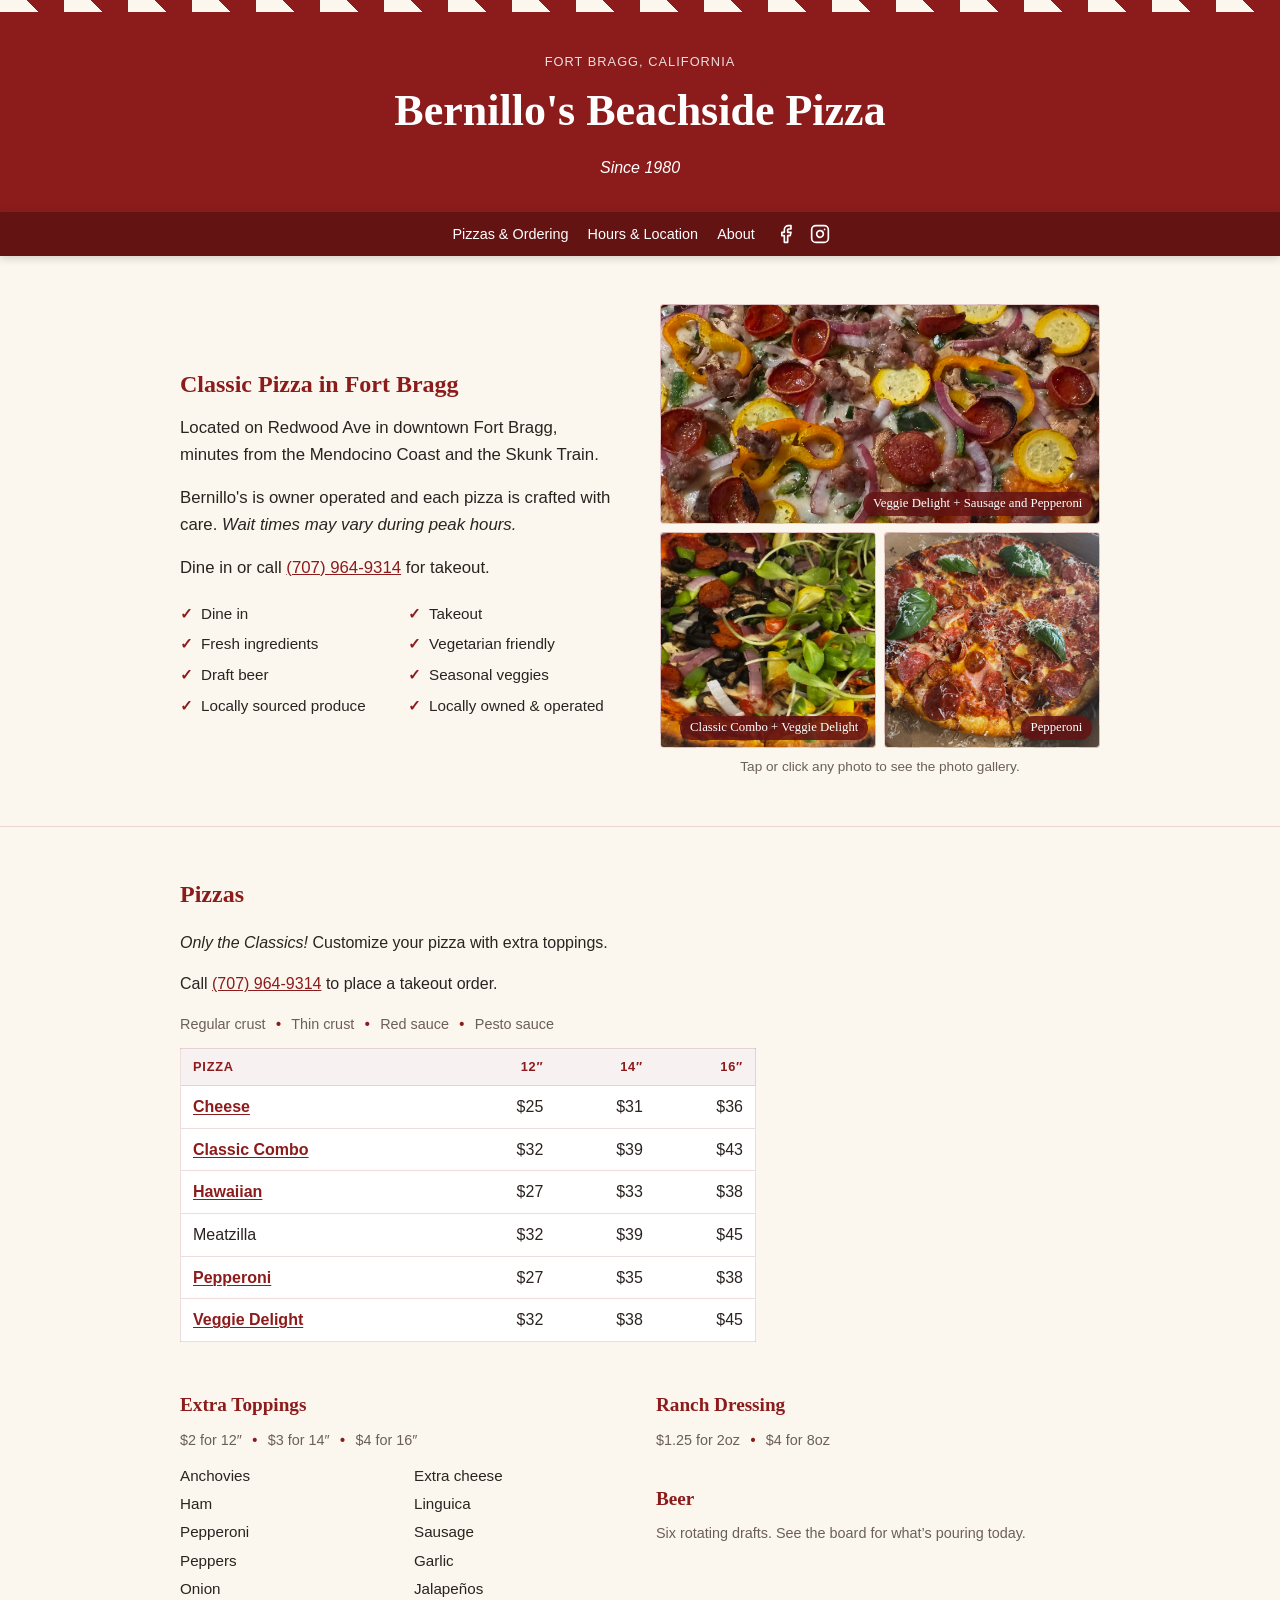
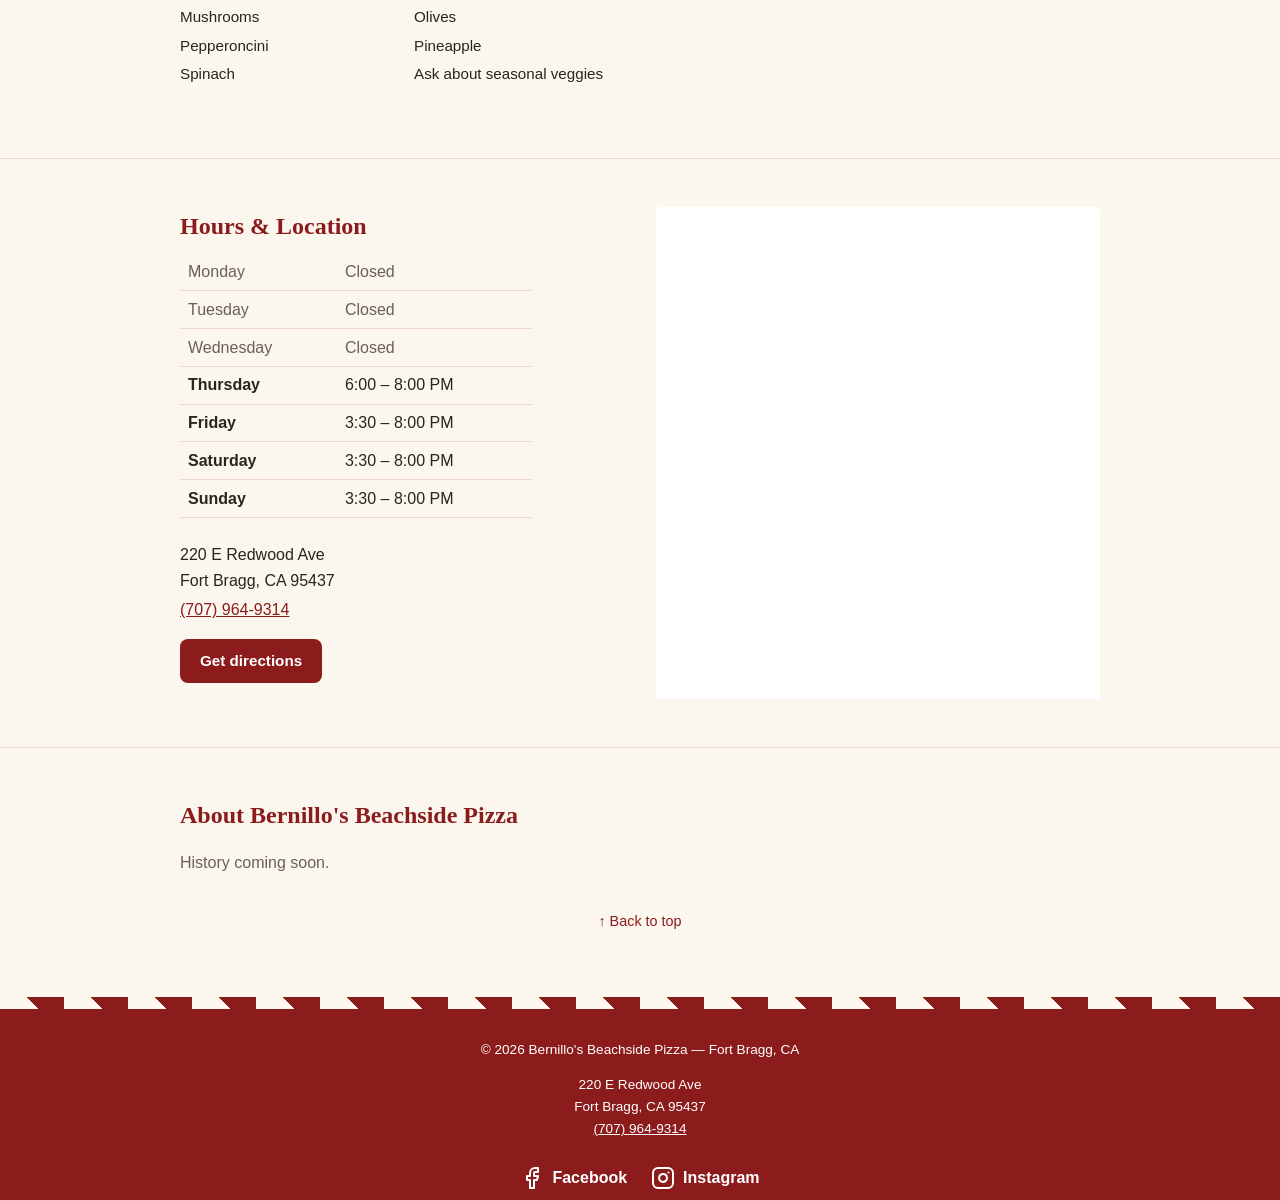
==== index.html @ c85d130f "Hero text content updates" ====
<!doctype html>
<html lang="en">
  <head>
    <meta charset="UTF-8" />
    <meta name="viewport" content="width=device-width, initial-scale=1" />
    <title>Bernillo's Beachside Pizza | Fort Bragg, CA | Pizza Near Me</title>
    <meta
      name="description"
      content="Bernillo's Beachside Pizza is a classic pizza parlor in downtown Fort Bragg, CA, serving just the classics."
    />
    <meta name="theme-color" content="#8c1c1c" />

    <!-- Open Graph -->
    <meta
      property="og:title"
      content="Bernillo's Beachside Pizza | Fort Bragg, CA"
    />
    <meta
      property="og:description"
      content="Pizza parlor in downtown Fort Bragg, CA. Serving just the classics."
    />
    <meta property="og:type" content="website" />
    <meta property="og:locale" content="en_US" />

    <link rel="stylesheet" href="styles.css" />
    <!-- Pizza emoji favicon: inline SVG for modern browsers, PNG fallbacks for the rest -->
    <link
      rel="icon"
      type="image/svg+xml"
      href="data:image/svg+xml,%3Csvg xmlns=%27http://www.w3.org/2000/svg%27 viewBox=%270 0 100 100%27%3E%3Ctext y=%27.9em%27 font-size=%2790%27%3E%F0%9F%8D%95%3C/text%3E%3C/svg%3E"
    />
    <link rel="icon" type="image/png" sizes="64x64" href="images/favicon.png" />
    <link
      rel="apple-touch-icon"
      sizes="180x180"
      href="images/apple-touch-icon.png"
    />

    <script type="application/ld+json">
      {
        "@context": "https://schema.org",
        "@type": "Restaurant",
        "name": "Bernillo's Beachside Pizza",
        "servesCuisine": "Pizza",
        "address": {
          "@type": "PostalAddress",
          "streetAddress": "220 E Redwood Ave",
          "addressLocality": "Fort Bragg",
          "addressRegion": "CA",
          "postalCode": "95437",
          "addressCountry": "US"
        },
        "telephone": "+1-707-964-9314",
        "openingHoursSpecification": [
          {
            "@type": "OpeningHoursSpecification",
            "dayOfWeek": "Thursday",
            "opens": "18:00",
            "closes": "20:00"
          },
          {
            "@type": "OpeningHoursSpecification",
            "dayOfWeek": "Friday",
            "opens": "15:30",
            "closes": "20:00"
          },
          {
            "@type": "OpeningHoursSpecification",
            "dayOfWeek": "Saturday",
            "opens": "15:30",
            "closes": "20:00"
          },
          {
            "@type": "OpeningHoursSpecification",
            "dayOfWeek": "Sunday",
            "opens": "15:30",
            "closes": "20:00"
          }
        ]
      }
    </script>
  </head>

  <body id="top">
    <a class="skip-link" href="#main">Skip to main content</a>

    <header class="site-header">
      <div class="checkered-band" aria-hidden="true"></div>
      <div class="wrap">
        <p class="eyebrow">Fort Bragg, California</p>
        <h1>Bernillo's Beachside Pizza</h1>
        <p class="tagline">Since 1980</p>
      </div>
    </header>

    <nav class="site-nav" aria-label="Primary">
      <ul class="nav-links">
        <li><a href="#menu">Pizzas &amp; Ordering</a></li>
        <li><a href="#hours-location">Hours &amp; Location</a></li>
        <li><a href="#about">About</a></li>
      </ul>
      <!-- TODO: replace with Bernillo's actual Facebook and Instagram page URLs -->
      <ul class="nav-social">
        <li>
          <a
            href="https://www.facebook.com/BernillosOceansidePizza"
            aria-label="Bernillo's Beachside Pizza on Facebook"
          >
            <svg viewBox="0 0 24 24" aria-hidden="true" focusable="false">
              <path
                d="M18 2h-3a5 5 0 0 0-5 5v3H7v4h3v8h4v-8h3l1-4h-4V7a1 1 0 0 1 1-1h3z"
              />
            </svg>
          </a>
        </li>
        <li>
          <a
            href="https://www.instagram.com/bernillosoceansidepizza/"
            aria-label="Bernillo's Beachside Pizza on Instagram"
          >
            <svg viewBox="0 0 24 24" aria-hidden="true" focusable="false">
              <rect x="2" y="2" width="20" height="20" rx="5" ry="5" />
              <path d="M16 11.37A4 4 0 1 1 12.63 8 4 4 0 0 1 16 11.37z" />
              <line x1="17.5" y1="6.5" x2="17.51" y2="6.5" />
            </svg>
          </a>
        </li>
      </ul>
    </nav>

    <main id="main" tabindex="-1">
      <section class="hero" aria-labelledby="hero-heading">
        <div class="wrap">
          <div class="hero-layout">
            <div class="hero-copy">
              <h2 id="hero-heading">Classic Pizza in Fort Bragg</h2>
              <p class="hero-intro">
                Located on Redwood Ave in downtown Fort Bragg, minutes from the
                Mendocino Coast and the Skunk Train.
              </p>
              <p class="hero-intro">
                Bernillo's is owner operated and each pizza is crafted with
                care. <em>Wait times may vary during peak hours.</em>
              </p>
              <p class="hero-intro">
                Dine in or call
                <a href="tel:+17079649314">(707) 964-9314</a> for takeout.
              </p>
              <ul class="hero-perks">
                <li>Dine in</li>
                <li>Takeout</li>
                <li>Fresh ingredients</li>
                <li>Vegetarian friendly</li>
                <li>Draft beer</li>
                <li>Seasonal veggies</li>
                <li>Locally sourced produce</li>
                <li>Locally owned &amp; operated</li>
              </ul>
            </div>

            <div class="hero-photos">
              <div class="photo-grid">
                <figure class="photo-tile">
                  <a
                    class="photo-link"
                    href="#photo-1"
                    aria-label="View larger photo of Veggie Delight + Sausage and Pepperoni"
                  >
                    <img
                      class="photo"
                      src="images/veggie-add-meat.jpg"
                      width="1600"
                      height="1504"
                      alt="A whole pizza topped with pepperoni, sausage, peppers, onion, and squash"
                    />
                  </a>
                  <figcaption class="photo-badge">
                    <span>Veggie Delight + Sausage and Pepperoni</span>
                  </figcaption>
                </figure>
                <figure class="photo-tile">
                  <a
                    class="photo-link"
                    href="#photo-2"
                    aria-label="View larger photo of Classic Combo + Veggie Delight"
                  >
                    <img
                      class="photo"
                      src="images/combo-veggie.jpg"
                      width="1105"
                      height="1200"
                      alt="Close-up of a pizza with olives, peppers, onion, and fresh greens"
                    />
                  </a>
                  <figcaption class="photo-badge">
                    <span>Classic Combo + Veggie Delight</span>
                  </figcaption>
                </figure>
                <figure class="photo-tile">
                  <a
                    class="photo-link"
                    href="#photo-3"
                    aria-label="View larger photo of Pepperoni"
                  >
                    <img
                      class="photo"
                      src="images/pepperoni-2.jpg"
                      width="1549"
                      height="1600"
                      alt="A whole pepperoni pizza with fresh basil leaves and a heavy dusting of parmesan"
                    />
                  </a>
                  <figcaption class="photo-badge">
                    <span>Pepperoni</span>
                  </figcaption>
                </figure>
              </div>
              <p class="photo-hint">
                Tap or click any photo to see the photo gallery.
              </p>
            </div>
          </div>

          <!-- CSS-only lightbox: one overlay, shown via :has(:target) when a photo link
              is followed. Slides snap-scroll horizontally, so swiping moves between
              photos; the arrows are fragment links for mouse and keyboard users. -->
          <div class="lightbox" role="dialog" aria-label="Enlarged photos">
            <div class="lightbox-strip">
              <figure
                class="lightbox-slide"
                id="photo-1"
                aria-labelledby="photo-1-caption"
              >
                <a
                  class="lightbox-backdrop"
                  href="#!"
                  aria-label="Close enlarged photos"
                ></a>
                <img
                  src="images/veggie-add-meat.jpg"
                  width="1600"
                  height="1504"
                  alt="A whole pizza topped with pepperoni, sausage, peppers, onion, and squash"
                  loading="lazy"
                />
                <figcaption id="photo-1-caption">
                  Veggie Delight + Sausage and Pepperoni
                </figcaption>
                <a
                  class="lightbox-arrow lightbox-next"
                  href="#photo-2"
                  aria-label="Next photo: Classic Combo + Veggie Delight"
                  ><svg
                    viewBox="0 0 24 24"
                    aria-hidden="true"
                    focusable="false"
                  >
                    <path d="M9 5l7 7-7 7" /></svg
                ></a>
              </figure>
              <figure
                class="lightbox-slide"
                id="photo-2"
                aria-labelledby="photo-2-caption"
              >
                <a
                  class="lightbox-backdrop"
                  href="#!"
                  aria-label="Close enlarged photos"
                ></a>
                <img
                  src="images/combo-veggie.jpg"
                  width="1105"
                  height="1200"
                  alt="Close-up of a pizza with olives, peppers, onion, and fresh greens"
                  loading="lazy"
                />
                <figcaption id="photo-2-caption">
                  Classic Combo + Veggie Delight
                </figcaption>
                <a
                  class="lightbox-arrow lightbox-prev"
                  href="#photo-1"
                  aria-label="Previous photo: Veggie Delight + Sausage and Pepperoni"
                  ><svg
                    viewBox="0 0 24 24"
                    aria-hidden="true"
                    focusable="false"
                  >
                    <path d="M15 5l-7 7 7 7" /></svg
                ></a>
                <a
                  class="lightbox-arrow lightbox-next"
                  href="#photo-3"
                  aria-label="Next photo: Pepperoni"
                  ><svg
                    viewBox="0 0 24 24"
                    aria-hidden="true"
                    focusable="false"
                  >
                    <path d="M9 5l7 7-7 7" /></svg
                ></a>
              </figure>
              <figure
                class="lightbox-slide"
                id="photo-3"
                aria-labelledby="photo-3-caption"
              >
                <a
                  class="lightbox-backdrop"
                  href="#!"
                  aria-label="Close enlarged photos"
                ></a>
                <img
                  src="images/pepperoni-2.jpg"
                  width="1549"
                  height="1600"
                  alt="A whole pepperoni pizza with fresh basil leaves and a heavy dusting of parmesan"
                  loading="lazy"
                />
                <figcaption id="photo-3-caption">Pepperoni</figcaption>
                <a
                  class="lightbox-arrow lightbox-prev"
                  href="#photo-2"
                  aria-label="Previous photo: Classic Combo + Veggie Delight"
                  ><svg
                    viewBox="0 0 24 24"
                    aria-hidden="true"
                    focusable="false"
                  >
                    <path d="M15 5l-7 7 7 7" /></svg
                ></a>
                <a
                  class="lightbox-arrow lightbox-next"
                  href="#photo-4"
                  aria-label="Next photo: Cheese"
                  ><svg
                    viewBox="0 0 24 24"
                    aria-hidden="true"
                    focusable="false"
                  >
                    <path d="M9 5l7 7-7 7" /></svg
                ></a>
              </figure>
              <!-- Lightbox-only photos: not shown in the hero grid, reachable by
                  swiping or using the arrows once the lightbox is open -->
              <figure
                class="lightbox-slide"
                id="photo-4"
                aria-labelledby="photo-4-caption"
              >
                <a
                  class="lightbox-backdrop"
                  href="#!"
                  aria-label="Close enlarged photos"
                ></a>
                <img
                  src="images/cheese-1.jpg"
                  width="1454"
                  height="1600"
                  alt="A cheese pizza topped with fresh basil leaves and grated parmesan"
                  loading="lazy"
                />
                <figcaption id="photo-4-caption">Cheese</figcaption>
                <a
                  class="lightbox-arrow lightbox-prev"
                  href="#photo-3"
                  aria-label="Previous photo: Pepperoni"
                  ><svg
                    viewBox="0 0 24 24"
                    aria-hidden="true"
                    focusable="false"
                  >
                    <path d="M15 5l-7 7 7 7" /></svg
                ></a>
                <a
                  class="lightbox-arrow lightbox-next"
                  href="#photo-5"
                  aria-label="Next photo: Cheese"
                  ><svg
                    viewBox="0 0 24 24"
                    aria-hidden="true"
                    focusable="false"
                  >
                    <path d="M9 5l7 7-7 7" /></svg
                ></a>
              </figure>
              <figure
                class="lightbox-slide"
                id="photo-5"
                aria-labelledby="photo-5-caption"
              >
                <a
                  class="lightbox-backdrop"
                  href="#!"
                  aria-label="Close enlarged photos"
                ></a>
                <img
                  src="images/cheese-2.jpg"
                  width="1600"
                  height="1369"
                  alt="A sliced cheese pizza topped with parsley, basil, and grated parmesan"
                  loading="lazy"
                />
                <figcaption id="photo-5-caption">Cheese</figcaption>
                <a
                  class="lightbox-arrow lightbox-prev"
                  href="#photo-4"
                  aria-label="Previous photo: Cheese"
                  ><svg
                    viewBox="0 0 24 24"
                    aria-hidden="true"
                    focusable="false"
                  >
                    <path d="M15 5l-7 7 7 7" /></svg
                ></a>
                <a
                  class="lightbox-arrow lightbox-next"
                  href="#photo-6"
                  aria-label="Next photo: Pepperoni"
                  ><svg
                    viewBox="0 0 24 24"
                    aria-hidden="true"
                    focusable="false"
                  >
                    <path d="M9 5l7 7-7 7" /></svg
                ></a>
              </figure>
              <figure
                class="lightbox-slide"
                id="photo-6"
                aria-labelledby="photo-6-caption"
              >
                <a
                  class="lightbox-backdrop"
                  href="#!"
                  aria-label="Close enlarged photos"
                ></a>
                <img
                  src="images/pepperoni-1.jpg"
                  width="1421"
                  height="1600"
                  alt="Close-up of a pepperoni pizza with fresh basil leaves and grated parmesan"
                  loading="lazy"
                />
                <figcaption id="photo-6-caption">Pepperoni</figcaption>
                <a
                  class="lightbox-arrow lightbox-prev"
                  href="#photo-5"
                  aria-label="Previous photo: Cheese"
                  ><svg
                    viewBox="0 0 24 24"
                    aria-hidden="true"
                    focusable="false"
                  >
                    <path d="M15 5l-7 7 7 7" /></svg
                ></a>
                <a
                  class="lightbox-arrow lightbox-next"
                  href="#photo-7"
                  aria-label="Next photo: Hawaiian"
                  ><svg
                    viewBox="0 0 24 24"
                    aria-hidden="true"
                    focusable="false"
                  >
                    <path d="M9 5l7 7-7 7" /></svg
                ></a>
              </figure>
              <figure
                class="lightbox-slide"
                id="photo-7"
                aria-labelledby="photo-7-caption"
              >
                <a
                  class="lightbox-backdrop"
                  href="#!"
                  aria-label="Close enlarged photos"
                ></a>
                <img
                  src="images/hawaiian.jpg"
                  width="1436"
                  height="1600"
                  alt="A Hawaiian pizza topped with ham, pineapple, and fresh basil"
                  loading="lazy"
                />
                <figcaption id="photo-7-caption">Hawaiian</figcaption>
                <a
                  class="lightbox-arrow lightbox-prev"
                  href="#photo-6"
                  aria-label="Previous photo: Pepperoni"
                  ><svg
                    viewBox="0 0 24 24"
                    aria-hidden="true"
                    focusable="false"
                  >
                    <path d="M15 5l-7 7 7 7" /></svg
                ></a>
                <a
                  class="lightbox-arrow lightbox-next"
                  href="#photo-8"
                  aria-label="Next photo: Hawaiian + Tomato"
                  ><svg
                    viewBox="0 0 24 24"
                    aria-hidden="true"
                    focusable="false"
                  >
                    <path d="M9 5l7 7-7 7" /></svg
                ></a>
              </figure>
              <figure
                class="lightbox-slide"
                id="photo-8"
                aria-labelledby="photo-8-caption"
              >
                <a
                  class="lightbox-backdrop"
                  href="#!"
                  aria-label="Close enlarged photos"
                ></a>
                <img
                  src="images/hawaiian-tomato.jpg"
                  width="1441"
                  height="1600"
                  alt="A half-and-half pizza, ham and pineapple on one side and tomato and basil on the other, dusted with parmesan"
                  loading="lazy"
                />
                <figcaption id="photo-8-caption">Hawaiian + Tomato</figcaption>
                <a
                  class="lightbox-arrow lightbox-prev"
                  href="#photo-7"
                  aria-label="Previous photo: Hawaiian"
                  ><svg
                    viewBox="0 0 24 24"
                    aria-hidden="true"
                    focusable="false"
                  >
                    <path d="M15 5l-7 7 7 7" /></svg
                ></a>
                <a
                  class="lightbox-arrow lightbox-next"
                  href="#photo-9"
                  aria-label="Next photo: Veggie Delight"
                  ><svg
                    viewBox="0 0 24 24"
                    aria-hidden="true"
                    focusable="false"
                  >
                    <path d="M9 5l7 7-7 7" /></svg
                ></a>
              </figure>
              <figure
                class="lightbox-slide"
                id="photo-9"
                aria-labelledby="photo-9-caption"
              >
                <a
                  class="lightbox-backdrop"
                  href="#!"
                  aria-label="Close enlarged photos"
                ></a>
                <img
                  src="images/veggie-delight-1.jpg"
                  width="1600"
                  height="1370"
                  alt="A pizza piled with peppers, tomatoes, squash, spinach, and fresh greens"
                  loading="lazy"
                />
                <figcaption id="photo-9-caption">Veggie Delight</figcaption>
                <a
                  class="lightbox-arrow lightbox-prev"
                  href="#photo-8"
                  aria-label="Previous photo: Hawaiian + Tomato"
                  ><svg
                    viewBox="0 0 24 24"
                    aria-hidden="true"
                    focusable="false"
                  >
                    <path d="M15 5l-7 7 7 7" /></svg
                ></a>
                <a
                  class="lightbox-arrow lightbox-next"
                  href="#photo-10"
                  aria-label="Next photo: Veggie Delight"
                  ><svg
                    viewBox="0 0 24 24"
                    aria-hidden="true"
                    focusable="false"
                  >
                    <path d="M9 5l7 7-7 7" /></svg
                ></a>
              </figure>
              <figure
                class="lightbox-slide"
                id="photo-10"
                aria-labelledby="photo-10-caption"
              >
                <a
                  class="lightbox-backdrop"
                  href="#!"
                  aria-label="Close enlarged photos"
                ></a>
                <img
                  src="images/veggie-delight-2.jpg"
                  width="991"
                  height="1600"
                  alt="Close-up of a veggie pizza with tomatoes, squash, red onion, peppers, and fresh basil"
                  loading="lazy"
                />
                <figcaption id="photo-10-caption">Veggie Delight</figcaption>
                <a
                  class="lightbox-arrow lightbox-prev"
                  href="#photo-9"
                  aria-label="Previous photo: Veggie Delight"
                  ><svg
                    viewBox="0 0 24 24"
                    aria-hidden="true"
                    focusable="false"
                  >
                    <path d="M15 5l-7 7 7 7" /></svg
                ></a>
                <a
                  class="lightbox-arrow lightbox-next"
                  href="#photo-11"
                  aria-label="Next photo: Seasonal Special"
                  ><svg
                    viewBox="0 0 24 24"
                    aria-hidden="true"
                    focusable="false"
                  >
                    <path d="M9 5l7 7-7 7" /></svg
                ></a>
              </figure>
              <figure
                class="lightbox-slide"
                id="photo-11"
                aria-labelledby="photo-11-caption"
              >
                <a
                  class="lightbox-backdrop"
                  href="#!"
                  aria-label="Close enlarged photos"
                ></a>
                <img
                  src="images/seasonal-special.jpg"
                  width="1014"
                  height="1200"
                  alt="Close-up of a pizza with prosciutto, sausage, olives, and pepperoncini"
                  loading="lazy"
                />
                <figcaption id="photo-11-caption">Seasonal Special</figcaption>
                <a
                  class="lightbox-arrow lightbox-prev"
                  href="#photo-10"
                  aria-label="Previous photo: Veggie Delight"
                  ><svg
                    viewBox="0 0 24 24"
                    aria-hidden="true"
                    focusable="false"
                  >
                    <path d="M15 5l-7 7 7 7" /></svg
                ></a>
              </figure>
            </div>
            <a
              class="lightbox-close"
              href="#!"
              aria-label="Close enlarged photos"
              ><svg viewBox="0 0 24 24" aria-hidden="true" focusable="false">
                <path d="M6 6l12 12M18 6L6 18" /></svg
            ></a>
          </div>
        </div>
      </section>

      <section id="menu" class="section">
        <div class="wrap">
          <h2>Pizzas</h2>
          <p>
            <span class="section-lede">Only the Classics!</span> Customize your
            pizza with extra toppings.
          </p>
          <p>
            Call <a href="tel:+17079649314">(707) 964-9314</a> to place a
            takeout order.
          </p>

          <p class="menu-note">
            Regular crust
            <span class="dot" aria-hidden="true">&bull;</span> Thin crust
            <span class="dot" aria-hidden="true">&bull;</span> Red sauce
            <span class="dot" aria-hidden="true">&bull;</span> Pesto sauce
          </p>
          <table class="menu-table">
            <thead>
              <tr>
                <th scope="col">Pizza</th>
                <th scope="col">12&Prime;</th>
                <th scope="col">14&Prime;</th>
                <th scope="col">16&Prime;</th>
              </tr>
            </thead>
            <tbody>
              <tr>
                <th scope="row">
                  <a class="menu-photo-link" href="#cheese-1"
                    >Cheese<span class="visually-hidden">
                      (view photos)</span
                    ></a
                  >
                </th>
                <td>$25</td>
                <td>$31</td>
                <td>$36</td>
              </tr>
              <tr>
                <th scope="row">
                  <a class="menu-photo-link" href="#combo-1"
                    >Classic Combo<span class="visually-hidden">
                      (view photos)</span
                    ></a
                  >
                </th>
                <td>$32</td>
                <td>$39</td>
                <td>$43</td>
              </tr>
              <tr>
                <th scope="row">
                  <a class="menu-photo-link" href="#hawaiian-1"
                    >Hawaiian<span class="visually-hidden">
                      (view photos)</span
                    ></a
                  >
                </th>
                <td>$27</td>
                <td>$33</td>
                <td>$38</td>
              </tr>
              <tr>
                <th scope="row">Meatzilla</th>
                <td>$32</td>
                <td>$39</td>
                <td>$45</td>
              </tr>
              <tr>
                <th scope="row">
                  <a class="menu-photo-link" href="#pepperoni-1"
                    >Pepperoni<span class="visually-hidden">
                      (view photos)</span
                    ></a
                  >
                </th>
                <td>$27</td>
                <td>$35</td>
                <td>$38</td>
              </tr>
              <tr>
                <th scope="row">
                  <a class="menu-photo-link" href="#veggie-delight-1"
                    >Veggie Delight<span class="visually-hidden">
                      (view photos)</span
                    ></a
                  >
                </th>
                <td>$32</td>
                <td>$38</td>
                <td>$45</td>
              </tr>
            </tbody>
          </table>

          <!-- Per-pizza lightboxes, opened from the pizza names in the table above.
              Same CSS-only mechanism as the hero gallery: each is shown while one of
              its slides is the URL fragment. -->
          <div class="lightbox" role="dialog" aria-label="Cheese photos">
            <div class="lightbox-strip">
              <figure
                class="lightbox-slide"
                id="cheese-1"
                aria-labelledby="cheese-1-caption"
              >
                <a
                  class="lightbox-backdrop"
                  href="#!"
                  aria-label="Close enlarged photos"
                ></a>
                <img
                  src="images/cheese-1.jpg"
                  width="1454"
                  height="1600"
                  alt="A cheese pizza topped with fresh basil leaves and grated parmesan"
                  loading="lazy"
                />
                <figcaption id="cheese-1-caption">Cheese (1 of 2)</figcaption>
                <a
                  class="lightbox-arrow lightbox-next"
                  href="#cheese-2"
                  aria-label="Next photo"
                  ><svg
                    viewBox="0 0 24 24"
                    aria-hidden="true"
                    focusable="false"
                  >
                    <path d="M9 5l7 7-7 7" /></svg
                ></a>
              </figure>
              <figure
                class="lightbox-slide"
                id="cheese-2"
                aria-labelledby="cheese-2-caption"
              >
                <a
                  class="lightbox-backdrop"
                  href="#!"
                  aria-label="Close enlarged photos"
                ></a>
                <img
                  src="images/cheese-2.jpg"
                  width="1600"
                  height="1369"
                  alt="A sliced cheese pizza topped with parsley, basil, and grated parmesan"
                  loading="lazy"
                />
                <figcaption id="cheese-2-caption">Cheese (2 of 2)</figcaption>
                <a
                  class="lightbox-arrow lightbox-prev"
                  href="#cheese-1"
                  aria-label="Previous photo"
                  ><svg
                    viewBox="0 0 24 24"
                    aria-hidden="true"
                    focusable="false"
                  >
                    <path d="M15 5l-7 7 7 7" /></svg
                ></a>
              </figure>
            </div>
            <a
              class="lightbox-close"
              href="#!"
              aria-label="Close enlarged photos"
              ><svg viewBox="0 0 24 24" aria-hidden="true" focusable="false">
                <path d="M6 6l12 12M18 6L6 18" /></svg
            ></a>
          </div>
          <div class="lightbox" role="dialog" aria-label="Classic combo photos">
            <div class="lightbox-strip">
              <figure
                class="lightbox-slide"
                id="combo-1"
                aria-labelledby="combo-1-caption"
              >
                <a
                  class="lightbox-backdrop"
                  href="#!"
                  aria-label="Close enlarged photos"
                ></a>
                <img
                  src="images/combo-1.jpg"
                  width="1436"
                  height="1600"
                  alt="A Classic Combo pizza topped with pepperoni, sausage, mushrooms, olives, onion, peppers"
                  loading="lazy"
                />
                <figcaption id="combo-1-caption">Classic Combo</figcaption>
              </figure>
            </div>
            <a
              class="lightbox-close"
              href="#!"
              aria-label="Close enlarged photos"
              ><svg viewBox="0 0 24 24" aria-hidden="true" focusable="false">
                <path d="M6 6l12 12M18 6L6 18" /></svg
            ></a>
          </div>
          <div class="lightbox" role="dialog" aria-label="Hawaiian photos">
            <div class="lightbox-strip">
              <figure
                class="lightbox-slide"
                id="hawaiian-1"
                aria-labelledby="hawaiian-1-caption"
              >
                <a
                  class="lightbox-backdrop"
                  href="#!"
                  aria-label="Close enlarged photos"
                ></a>
                <img
                  src="images/hawaiian.jpg"
                  width="1436"
                  height="1600"
                  alt="A Hawaiian pizza topped with ham, pineapple, and fresh basil"
                  loading="lazy"
                />
                <figcaption id="hawaiian-1-caption">Hawaiian</figcaption>
              </figure>
            </div>
            <a
              class="lightbox-close"
              href="#!"
              aria-label="Close enlarged photos"
              ><svg viewBox="0 0 24 24" aria-hidden="true" focusable="false">
                <path d="M6 6l12 12M18 6L6 18" /></svg
            ></a>
          </div>
          <div class="lightbox" role="dialog" aria-label="Pepperoni photos">
            <div class="lightbox-strip">
              <figure
                class="lightbox-slide"
                id="pepperoni-1"
                aria-labelledby="pepperoni-1-caption"
              >
                <a
                  class="lightbox-backdrop"
                  href="#!"
                  aria-label="Close enlarged photos"
                ></a>
                <img
                  src="images/pepperoni-1.jpg"
                  width="1421"
                  height="1600"
                  alt="Close-up of a pepperoni pizza with fresh basil leaves and grated parmesan"
                  loading="lazy"
                />
                <figcaption id="pepperoni-1-caption">
                  Pepperoni (1 of 2)
                </figcaption>
                <a
                  class="lightbox-arrow lightbox-next"
                  href="#pepperoni-2"
                  aria-label="Next photo"
                  ><svg
                    viewBox="0 0 24 24"
                    aria-hidden="true"
                    focusable="false"
                  >
                    <path d="M9 5l7 7-7 7" /></svg
                ></a>
              </figure>
              <figure
                class="lightbox-slide"
                id="pepperoni-2"
                aria-labelledby="pepperoni-2-caption"
              >
                <a
                  class="lightbox-backdrop"
                  href="#!"
                  aria-label="Close enlarged photos"
                ></a>
                <img
                  src="images/pepperoni-2.jpg"
                  width="1549"
                  height="1600"
                  alt="A whole pepperoni pizza with fresh basil leaves and a heavy dusting of parmesan"
                  loading="lazy"
                />
                <figcaption id="pepperoni-2-caption">
                  Pepperoni (2 of 2)
                </figcaption>
                <a
                  class="lightbox-arrow lightbox-prev"
                  href="#pepperoni-1"
                  aria-label="Previous photo"
                  ><svg
                    viewBox="0 0 24 24"
                    aria-hidden="true"
                    focusable="false"
                  >
                    <path d="M15 5l-7 7 7 7" /></svg
                ></a>
              </figure>
            </div>
            <a
              class="lightbox-close"
              href="#!"
              aria-label="Close enlarged photos"
              ><svg viewBox="0 0 24 24" aria-hidden="true" focusable="false">
                <path d="M6 6l12 12M18 6L6 18" /></svg
            ></a>
          </div>
          <div
            class="lightbox"
            role="dialog"
            aria-label="Veggie Delight photos"
          >
            <div class="lightbox-strip">
              <figure
                class="lightbox-slide"
                id="veggie-delight-1"
                aria-labelledby="veggie-delight-1-caption"
              >
                <a
                  class="lightbox-backdrop"
                  href="#!"
                  aria-label="Close enlarged photos"
                ></a>
                <img
                  src="images/veggie-delight-1.jpg"
                  width="1600"
                  height="1370"
                  alt="A pizza piled with peppers, tomatoes, squash, spinach, and fresh greens"
                  loading="lazy"
                />
                <figcaption id="veggie-delight-1-caption">
                  Veggie Delight (1 of 2)
                </figcaption>
                <a
                  class="lightbox-arrow lightbox-next"
                  href="#veggie-delight-2"
                  aria-label="Next photo"
                  ><svg
                    viewBox="0 0 24 24"
                    aria-hidden="true"
                    focusable="false"
                  >
                    <path d="M9 5l7 7-7 7" /></svg
                ></a>
              </figure>
              <figure
                class="lightbox-slide"
                id="veggie-delight-2"
                aria-labelledby="veggie-delight-2-caption"
              >
                <a
                  class="lightbox-backdrop"
                  href="#!"
                  aria-label="Close enlarged photos"
                ></a>
                <img
                  src="images/veggie-delight-2.jpg"
                  width="991"
                  height="1600"
                  alt="Close-up of a veggie pizza with tomatoes, squash, red onion, peppers, and fresh basil"
                  loading="lazy"
                />
                <figcaption id="veggie-delight-2-caption">
                  Veggie Delight (2 of 2)
                </figcaption>
                <a
                  class="lightbox-arrow lightbox-prev"
                  href="#veggie-delight-1"
                  aria-label="Previous photo"
                  ><svg
                    viewBox="0 0 24 24"
                    aria-hidden="true"
                    focusable="false"
                  >
                    <path d="M15 5l-7 7 7 7" /></svg
                ></a>
              </figure>
            </div>
            <a
              class="lightbox-close"
              href="#!"
              aria-label="Close enlarged photos"
              ><svg viewBox="0 0 24 24" aria-hidden="true" focusable="false">
                <path d="M6 6l12 12M18 6L6 18" /></svg
            ></a>
          </div>

          <div class="two-col menu-columns">
            <div>
              <h3 class="menu-heading">Extra Toppings</h3>
              <p class="menu-note">
                $2 for 12&Prime;
                <span class="dot" aria-hidden="true">&bull;</span> $3 for
                14&Prime; <span class="dot" aria-hidden="true">&bull;</span> $4
                for 16&Prime;
              </p>
              <ul class="toppings-list">
                <li>Anchovies</li>
                <li>Extra cheese</li>
                <li>Ham</li>
                <li>Linguica</li>
                <li>Pepperoni</li>
                <li>Sausage</li>
                <li>Peppers</li>
                <li>Garlic</li>
                <li>Onion</li>
                <li>Jalape&ntilde;os</li>
                <li>Mushrooms</li>
                <li>Olives</li>
                <li>Pepperoncini</li>
                <li>Pineapple</li>
                <li>Spinach</li>
                <li>Ask about seasonal veggies</li>
              </ul>
            </div>
            <div>
              <h3 class="menu-heading">Ranch Dressing</h3>
              <p class="menu-note">
                $1.25 for 2oz
                <span class="dot" aria-hidden="true">&bull;</span> $4 for 8oz
              </p>

              <h3 class="menu-heading">Beer</h3>
              <p class="menu-note">
                Six rotating drafts. See the board for what&rsquo;s pouring
                today.
              </p>
            </div>
          </div>
        </div>
      </section>

      <section id="hours-location" class="section">
        <div class="wrap two-col">
          <div>
            <h2>Hours & Location</h2>
            <table class="hours-table">
              <tbody>
                <tr class="is-closed">
                  <th scope="row">Monday</th>
                  <td>Closed</td>
                </tr>
                <tr class="is-closed">
                  <th scope="row">Tuesday</th>
                  <td>Closed</td>
                </tr>
                <tr class="is-closed">
                  <th scope="row">Wednesday</th>
                  <td>Closed</td>
                </tr>
                <tr>
                  <th scope="row">Thursday</th>
                  <td>6:00 &ndash; 8:00 PM</td>
                </tr>
                <tr>
                  <th scope="row">Friday</th>
                  <td>3:30 &ndash; 8:00 PM</td>
                </tr>
                <tr>
                  <th scope="row">Saturday</th>
                  <td>3:30 &ndash; 8:00 PM</td>
                </tr>
                <tr>
                  <th scope="row">Sunday</th>
                  <td>3:30 &ndash; 8:00 PM</td>
                </tr>
              </tbody>
            </table>

            <div class="location">
              <address>
                220 E Redwood Ave<br />
                Fort Bragg, CA 95437
              </address>
              <a href="tel:+17079649314">(707) 964-9314</a>
              <p>
                <a
                  class="button"
                  href="https://www.google.com/maps/place/Bernillo's+Pizza/@39.444096,-123.8066985,17z/data=!4m14!1m7!3m6!1s0x8080351c4e072e29:0xeccb110cae959ae7!2sBernillo's+Pizza!8m2!3d39.4440919!4d-123.8041182!16s%2Fg%2F11kqc1y_v5!3m5!1s0x8080351c4e072e29:0xeccb110cae959ae7!8m2!3d39.4440919!4d-123.8041182!16s%2Fg%2F11kqc1y_v5?entry=ttu&g_ep=EgoyMDI2MDkyMy4wIKXMDSoASAFQAw%3D%3D"
                  >Get directions</a
                >
              </p>
            </div>
          </div>

          <div class="map-embed">
            <iframe
              src="https://www.google.com/maps?q=Bernillo's+Pizza,+220+E+Redwood+Ave,+Fort+Bragg,+CA+95437&amp;z=16&amp;output=embed"
              title="Map showing Bernillo's Beachside Pizza at 220 E Redwood Ave, Fort Bragg, CA"
              loading="lazy"
              allowfullscreen
              referrerpolicy="no-referrer-when-downgrade"
            ></iframe>
          </div>
        </div>
      </section>

      <section id="about" class="section">
        <div class="wrap">
          <h2>About Bernillo's Beachside Pizza</h2>
          <p class="placeholder">History coming soon.</p>
        </div>
        <p class="back-to-top"><a href="#top">&uarr; Back to top</a></p>
      </section>
    </main>

    <footer class="site-footer">
      <div class="checkered-band" aria-hidden="true"></div>
      <div class="wrap">
        <p>&copy; 2026 Bernillo's Beachside Pizza &mdash; Fort Bragg, CA</p>
        <address>
          220 E Redwood Ave<br />
          Fort Bragg, CA 95437
        </address>
        <a href="tel:+17079649314">(707) 964-9314</a>
      </div>
      <!-- TODO: replace with Bernillo's actual Facebook and Instagram page URLs -->
      <ul class="social-links">
        <li>
          <a
            href="https://www.facebook.com/BernillosOceansidePizza"
            aria-label="Bernillo's Beachside Pizza on Facebook"
          >
            <svg viewBox="0 0 24 24" aria-hidden="true" focusable="false">
              <path
                d="M18 2h-3a5 5 0 0 0-5 5v3H7v4h3v8h4v-8h3l1-4h-4V7a1 1 0 0 1 1-1h3z"
              />
            </svg>
            <span>Facebook</span>
          </a>
        </li>
        <li>
          <a
            href="https://www.instagram.com/bernillosoceansidepizza/"
            aria-label="Bernillo's Beachside Pizza on Instagram"
          >
            <svg viewBox="0 0 24 24" aria-hidden="true" focusable="false">
              <rect x="2" y="2" width="20" height="20" rx="5" ry="5" />
              <path d="M16 11.37A4 4 0 1 1 12.63 8 4 4 0 0 1 16 11.37z" />
              <line x1="17.5" y1="6.5" x2="17.51" y2="6.5" />
            </svg>
            <span>Instagram</span>
          </a>
        </li>
      </ul>
    </footer>
  </body>
</html>
---- styles.css ----
/* Bernillo's Beachside Pizza — plain CSS, mobile-first, no build tools or external assets. */

:root {
  --red: #8c1c1c;
  --red-dark: #641313;
  --cream: #fbf6ee;
  --white: #ffffff;
  --ink: #2b2320;
  --check-size: 2rem;

  --muted: #6b6058;
  --line: rgba(140, 28, 28, 0.15);
  --line-strong: rgba(140, 28, 28, 0.25);
  --tint: rgba(140, 28, 28, 0.06);
  --focus: var(--red);
  --radius: 0.5rem;
  --tap-min: 2.75rem;
  /* 44px touch target */
  --nav-offset: 3.5rem;
  /* keeps anchored headings clear of the sticky nav */

  --font-heading: Georgia, "Times New Roman", Times, serif;
  --font-body:
    -apple-system, BlinkMacSystemFont, "Segoe UI", Roboto, Helvetica, Arial,
    sans-serif;

  --wrap-max: 60rem;
  --menu-max: 36rem;
  --section-pad: 2rem;
  /* equal space above and below every section divider */
}

* {
  box-sizing: border-box;
}

html {
  -webkit-text-size-adjust: 100%;
  text-size-adjust: 100%;
}

@media (prefers-reduced-motion: no-preference) {
  html {
    scroll-behavior: smooth;
  }
}

body {
  margin: 0;
  font-family: var(--font-body);
  color: var(--ink);
  background: var(--cream);
  line-height: 1.6;
}

h1,
h2 {
  font-family: var(--font-heading);
  margin: 0 0 0.5rem;
}

a {
  color: var(--red);
}

/* One visible focus style everywhere; --focus flips to white on red surfaces */
:focus-visible {
  outline: 3px solid var(--focus);
  outline-offset: 2px;
}

.site-header,
.site-nav,
.site-footer {
  --focus: var(--white);
}

.visually-hidden {
  position: absolute;
  width: 1px;
  height: 1px;
  padding: 0;
  margin: -1px;
  overflow: hidden;
  clip: rect(0, 0, 0, 0);
  white-space: nowrap;
  border: 0;
}

.skip-link {
  position: absolute;
  top: 0.5rem;
  left: 0.5rem;
  z-index: 100;
  padding: 0.5rem 1rem;
  background: var(--white);
  color: var(--red-dark);
  border-radius: var(--radius);
  transform: translateY(-200%);
}

.skip-link:focus {
  transform: none;
}

main:focus {
  outline: none;
}

section[id] {
  scroll-margin-top: var(--nav-offset);
}

.muted {
  color: var(--muted);
}

.wrap {
  max-width: var(--wrap-max);
  margin: 0 auto;
  padding: 0 1.25rem;
}

/* Red-and-white checkered curtain accent, no images required */
.checkered-band {
  height: 0.75rem;
  background-image: repeating-linear-gradient(
    45deg,
    var(--red) 0,
    var(--red) var(--check-size),
    var(--cream) var(--check-size),
    var(--cream) calc(var(--check-size) * 2)
  );
  background-size: calc(var(--check-size) * 2) calc(var(--check-size) * 2);
}

.site-header {
  background: var(--red);
  color: var(--white);
}

.site-header .wrap {
  padding-top: 1.25rem;
  padding-bottom: 0.25rem;
  text-align: center;
}

.eyebrow {
  margin: 0;
  text-transform: uppercase;
  letter-spacing: 0.08em;
  font-size: 0.8rem;
  opacity: 0.85;
}

.site-header h1 {
  color: var(--white);
  font-size: 2rem;
  margin-top: 0.25rem;
}

.tagline {
  margin: 0 0 1rem;
  font-style: italic;
}

.site-nav {
  position: sticky;
  top: 0;
  z-index: 10;
  display: flex;
  flex-wrap: wrap;
  justify-content: center;
  align-items: center;
  column-gap: 0.25rem;
  background: var(--red-dark);
  box-shadow: 0 2px 8px rgba(43, 35, 32, 0.2);
}

/* Both lists wrap and stay centered; on narrow screens the social icons
   drop to a second line as a group instead of scrolling sideways */
.site-nav ul {
  list-style: none;
  margin: 0;
  padding: 0;
  display: flex;
  flex-wrap: wrap;
  justify-content: center;
}

.site-nav li {
  flex-shrink: 0;
}

.site-nav ul a {
  display: flex;
  align-items: center;
  min-height: var(--tap-min);
  padding: 0 0.6rem;
  color: var(--white);
  text-decoration: none;
  font-size: 0.9rem;
  white-space: nowrap;
}

.site-nav ul a:hover,
.site-nav ul a:focus {
  text-decoration: underline;
}

/* Icon-only social links at the end of the nav */
.site-nav .nav-social a {
  padding: 0 0.45rem;
}

.site-nav .nav-social svg {
  width: 1.25rem;
  height: 1.25rem;
  fill: none;
  stroke: currentColor;
  stroke-width: 2;
  stroke-linecap: round;
  stroke-linejoin: round;
}

.site-nav .nav-social a:hover svg,
.site-nav .nav-social a:focus svg {
  opacity: 0.8;
}

.nav-call {
  flex-shrink: 0;
  display: inline-flex;
  align-items: center;
  min-height: 2.25rem;
  padding: 0 1rem;
  border-radius: 999px;
  background: var(--white);
  color: var(--red-dark);
  font-weight: 600;
  font-size: 0.9rem;
  text-decoration: none;
}

.nav-call:hover {
  background: var(--cream);
}

.hero {
  padding: var(--section-pad) 0;
}

.hero h2 {
  color: var(--red);
  font-size: 1.5rem;
  margin: 0 0 0.75rem;
}

/* Copy and photos stack on small screens; side by side from 40rem up */
.hero-layout {
  display: grid;
  gap: 1.5rem;
}

.hero-intro {
  margin: 0 0 1rem;
  font-size: 1.05rem;
  text-align: left;
}

.hero-intro:last-child {
  margin-bottom: 0;
}

/* Two-column checklist of what the shop offers */
.hero-perks {
  list-style: none;
  margin: 1.25rem 0 0;
  padding: 0;
  display: grid;
  grid-template-columns: repeat(2, minmax(0, 1fr));
  gap: 0.4rem 1rem;
  font-size: 0.95rem;
}

.hero-perks li {
  display: flex;
  align-items: baseline;
  gap: 0.5rem;
}

.hero-perks li::before {
  content: "\2713";
  flex-shrink: 0;
  color: var(--red);
  font-weight: 700;
}

.hero-image {
  display: block;
  width: 100%;
  max-width: 40rem;
  height: auto;
  aspect-ratio: 1 / 1;
  object-fit: cover;
  margin: 0 auto;
  background-image: repeating-linear-gradient(
    45deg,
    var(--line) 0,
    var(--line) 1rem,
    transparent 1rem,
    transparent 2rem
  );
  background-color: var(--white);
  border: 1px solid rgba(140, 28, 28, 0.2);
  border-radius: 0.25rem;
}

/* Solid red call-to-action, e.g. the Get directions link */
.button {
  display: inline-flex;
  align-items: center;
  justify-content: center;
  min-height: var(--tap-min);
  padding: 0 1.25rem;
  border-radius: var(--radius);
  background: var(--red);
  color: var(--white);
  font-weight: 600;
  font-size: 0.95rem;
  text-decoration: none;
}

.button:hover,
.button:focus-visible {
  background: var(--red-dark);
}

/* Every section opens with a light divider line */
.section {
  padding: var(--section-pad) 0;
  border-top: 1px solid var(--line);
}

.section h2 {
  color: var(--red);
  font-size: 1.5rem;
}

/* A second h2 within a section (e.g. Ordering under the menu) gets room above */
.section h2:not(:first-child) {
  margin-top: 2.5rem;
}

.section-lede {
  font-style: italic;
  margin-top: 0;
}

.placeholder {
  color: var(--muted);
}

.hours-table {
  border-collapse: collapse;
  width: 100%;
  max-width: 22rem;
}

.hours-table th,
.hours-table td {
  text-align: left;
  padding: 0.35rem 0.5rem;
  border-bottom: 1px solid var(--line);
  font-weight: normal;
}

.hours-table th {
  font-weight: 600;
}

.hours-table td {
  font-variant-numeric: tabular-nums;
}

.hours-table .is-closed th,
.hours-table .is-closed td {
  color: var(--muted);
  font-weight: normal;
}

.menu-heading {
  font-family: var(--font-heading);
  font-size: 1.2rem;
  color: var(--red);
  margin: 2rem 0 0.5rem;
}

.menu-note {
  margin: 0 0 0.75rem;
  font-size: 0.9rem;
  color: var(--muted);
}

/* Decorative dot between inline menu options */
.dot {
  display: inline-block;
  margin: 0 0.4rem;
  color: var(--red);
  font-weight: 700;
}

.menu-table {
  border-collapse: collapse;
  width: 100%;
  max-width: var(--menu-max);
  margin: 0 0 1rem;
  background: var(--white);
  border: 1px solid var(--line);
}

.menu-table th,
.menu-table td {
  text-align: left;
  padding: 0.5rem 0.6rem;
  border-bottom: 1px solid var(--line);
  font-weight: normal;
}

.menu-table tbody tr:last-child th,
.menu-table tbody tr:last-child td {
  border-bottom: 0;
}

.menu-table thead th {
  font-weight: 600;
  font-size: 0.8rem;
  text-transform: uppercase;
  letter-spacing: 0.06em;
  color: var(--red);
  background: var(--tint);
}

.menu-table td {
  text-align: right;
  white-space: nowrap;
  font-variant-numeric: tabular-nums;
}

/* Pizza names that open a photo gallery for that pizza */
.menu-photo-link {
  color: var(--red);
  font-weight: 600;
  text-decoration-thickness: 1px;
  text-underline-offset: 0.15em;
}

.menu-table th[scope="col"]:not(:first-child) {
  text-align: right;
}

/* Beer table: tap number is narrow, beer name fills the middle */
.beer-table th[scope="row"] {
  width: 3rem;
  text-align: center;
}

.beer-table th[scope="col"]:first-child {
  text-align: center;
}

.beer-table td:nth-child(2),
.beer-table th[scope="col"]:nth-child(2) {
  text-align: left;
  white-space: normal;
  width: 100%;
}

/* Extra toppings as a plain two-column list */
.toppings-list {
  list-style: none;
  margin: 0 0 1.5rem;
  padding: 0;
  max-width: var(--menu-max);
  display: grid;
  grid-template-columns: repeat(2, minmax(0, 1fr));
  gap: 0.25rem 1.5rem;
  font-size: 0.95rem;
}

address {
  font-style: normal;
}

/* Address block sits under the hours table in the first column */
.location {
  margin-top: 1.5rem;
}

.location address {
  margin-bottom: 0.25rem;
}

/* Google Maps embed fills the second column; stacks below on phones */
.map-embed {
  align-self: stretch;
  min-height: 20rem;
}

.map-embed iframe {
  display: block;
  width: 100%;
  height: 100%;
  min-height: 20rem;
  border: 0;
  border-radius: 0.25rem;
  background: var(--white);
}

/* Hours and Location stack on small screens; the gap keeps the second
   heading clear of the table above it. Becomes two columns at 40rem. */
.two-col {
  display: grid;
  gap: 2rem;
}

/* Toppings beside ranch and beer; headings already carry vertical spacing */
.menu-columns {
  gap: 0 2rem;
}

.photo-grid {
  display: grid;
  grid-template-columns: repeat(3, 1fr);
  gap: 0.75rem;
  margin-top: 1rem;
}

/* Hero strip: always three across, tiles shrink to fit on small screens */
/* Small screens: three equal tiles filling the container width */
.hero .photo-grid {
  grid-template-columns: repeat(3, minmax(0, 1fr));
  gap: 0.5rem;
  width: 100%;
  margin: 0;
}

/* Short note under the hero photos explaining they open the lightbox */
.photo-hint {
  margin: 0.5rem 0 0;
  font-size: 0.85rem;
  text-align: center;
  color: var(--muted);
}

/* Each photo sits in a figure so a name badge can overlay its corner */
.photo-tile {
  position: relative;
  margin: 0;
}

.photo-badge {
  position: absolute;
  right: 0.5rem;
  bottom: 0.5rem;
  max-width: calc(100% - 1rem);
  padding: 0.2rem 0.6rem;
  border-radius: 999px;
  background: rgba(100, 19, 19, 0.85);
  color: var(--white);
  font-family: var(--font-heading);
  font-size: 0.8rem;
  line-height: 1.4;
  text-align: center;
}

/* Long names wrap inside the tile and are cut after two lines. The clamp
   sits on an inner span so a third line can't show through the padding. */
.photo-badge span {
  display: -webkit-box;
  -webkit-box-orient: vertical;
  -webkit-line-clamp: 2;
  line-clamp: 2;
  overflow: hidden;
  overflow-wrap: anywhere;
}

@media (max-width: 26rem) {
  /* The nav wraps to two rows here (text links, then icons), so anchored
     headings need more clearance; tighter link padding keeps the text
     links on one row down to about 300px */
  :root {
    --nav-offset: 6.25rem;
  }

  .site-nav .nav-links a {
    padding: 0 0.4rem;
  }

  .photo-badge {
    right: 0.35rem;
    bottom: 0.35rem;
    max-width: calc(100% - 0.7rem);
    padding: 0.1rem 0.45rem;
    font-size: 0.65rem;
  }
}

/* Photos crop to their tile; the stripe pattern shows while they load */
.photo {
  display: block;
  width: 100%;
  height: auto;
  aspect-ratio: 1 / 1;
  object-fit: cover;
  background-image: repeating-linear-gradient(
    45deg,
    var(--line) 0,
    var(--line) 1rem,
    transparent 1rem,
    transparent 2rem
  );
  background-color: var(--white);
  border: 1px solid rgba(140, 28, 28, 0.2);
  border-radius: 0.25rem;
}

/* Photo links: whole tile is clickable; focus ring sits on the tile */
.photo-link {
  display: block;
  border-radius: 0.25rem;
}

/* CSS-only lightbox: one fixed overlay, shown while any slide inside it is
   the URL fragment (:has(:target)). Slides live in a horizontal snap-scroll
   strip so a swipe moves to the next photo without script. */
.lightbox {
  display: none;
  position: fixed;
  inset: 0;
  z-index: 50;
  background: rgba(43, 35, 32, 0.88);
}

.lightbox:has(:target) {
  display: block;
}

.lightbox-strip {
  position: absolute;
  inset: 0;
  display: flex;
  overflow-x: auto;
  overflow-y: hidden;
  scroll-snap-type: x mandatory;
  scrollbar-width: none;
}

.lightbox-strip::-webkit-scrollbar {
  display: none;
}

.lightbox-slide {
  position: relative;
  flex: 0 0 100%;
  height: 100%;
  margin: 0;
  padding: 1rem 3.5rem;
  display: flex;
  flex-direction: column;
  align-items: center;
  justify-content: center;
  scroll-snap-align: start;
  scroll-snap-stop: always;
}

/* Transparent hit area behind each photo so tapping empty space closes */
.lightbox-backdrop {
  position: absolute;
  inset: 0;
}

.lightbox-slide img {
  position: relative;
  display: block;
  max-width: 100%;
  max-height: calc(100% - 3rem);
  width: auto;
  height: auto;
  border-radius: 0.25rem;
  box-shadow: 0 8px 32px rgba(0, 0, 0, 0.4);
}

.lightbox-slide figcaption {
  position: relative;
  margin-top: 0.75rem;
  color: var(--white);
  font-family: var(--font-body);
  font-size: 1.05rem;
  text-align: center;
}

/* Round white controls: close in the corner, arrows at each edge */
.lightbox-close,
.lightbox-arrow {
  --focus: var(--white);
  position: absolute;
  display: flex;
  align-items: center;
  justify-content: center;
  width: var(--tap-min);
  height: var(--tap-min);
  border-radius: 50%;
  background: var(--white);
  color: var(--red-dark);
  line-height: 1;
  text-decoration: none;
}

.lightbox-close:hover,
.lightbox-arrow:hover {
  background: var(--cream);
}

/* Inline SVG glyphs so the icons sit exactly centered in the circles,
   independent of font metrics */
.lightbox-close svg,
.lightbox-arrow svg {
  width: 1.5rem;
  height: 1.5rem;
  fill: none;
  stroke: currentColor;
  stroke-width: 2.5;
  stroke-linecap: round;
  stroke-linejoin: round;
}

.lightbox-close {
  top: 1rem;
  right: 1rem;
}

.lightbox-arrow {
  top: 50%;
  transform: translateY(-50%);
}

.lightbox-prev {
  left: 0.5rem;
}

.lightbox-next {
  right: 0.5rem;
}

/* Social links: inline SVG icon plus label, no external assets */
.social-links {
  list-style: none;
  margin: 0;
  padding: 0;
  display: flex;
  flex-wrap: wrap;
  justify-content: center;
  gap: 0.75rem 1.5rem;
}

.social-links a {
  display: inline-flex;
  align-items: center;
  gap: 0.5rem;
  min-height: var(--tap-min);
  color: var(--red);
  font-weight: 600;
  text-decoration: none;
}

.social-links a:hover span,
.social-links a:focus-visible span {
  text-decoration: underline;
}

.social-links svg {
  width: 1.5rem;
  height: 1.5rem;
  fill: none;
  stroke: currentColor;
  stroke-width: 2;
  stroke-linecap: round;
  stroke-linejoin: round;
}

.back-to-top {
  margin: 0;
  padding: 1rem 1.25rem;
  text-align: center;
}

.back-to-top a {
  text-decoration: none;
  font-size: 0.9rem;
}

.back-to-top a:hover,
.back-to-top a:focus {
  text-decoration: underline;
}

.site-footer {
  background: var(--red);
  color: var(--white);
}

.site-footer .wrap {
  padding: 1rem 1.25rem;
  text-align: center;
  font-size: 0.85rem;
}

.site-footer a {
  color: var(--white);
}

/* Two-column layout once there's enough room */
@media (min-width: 40rem) {
  .two-col {
    grid-template-columns: 1fr 1fr;
    align-items: start;
  }

  .site-header .wrap {
    padding-top: 2.5rem;
    padding-bottom: 1rem;
  }

  .site-header h1 {
    font-size: 2.75rem;
  }

  .hero-layout {
    grid-template-columns: 1fr 1fr;
    gap: 2.5rem;
    align-items: center;
  }

  /* Wide screens: one large tile on top, two smaller ones beneath */
  .hero .photo-grid {
    grid-template-columns: repeat(2, minmax(0, 1fr));
  }

  .hero .photo-tile:first-child {
    grid-column: 1 / -1;
  }

  .hero .photo-tile:first-child .photo {
    aspect-ratio: 2 / 1;
  }

  .menu-table th,
  .menu-table td {
    padding: 0.5rem 0.75rem;
  }

  :root {
    --section-pad: 3rem;
  }
}
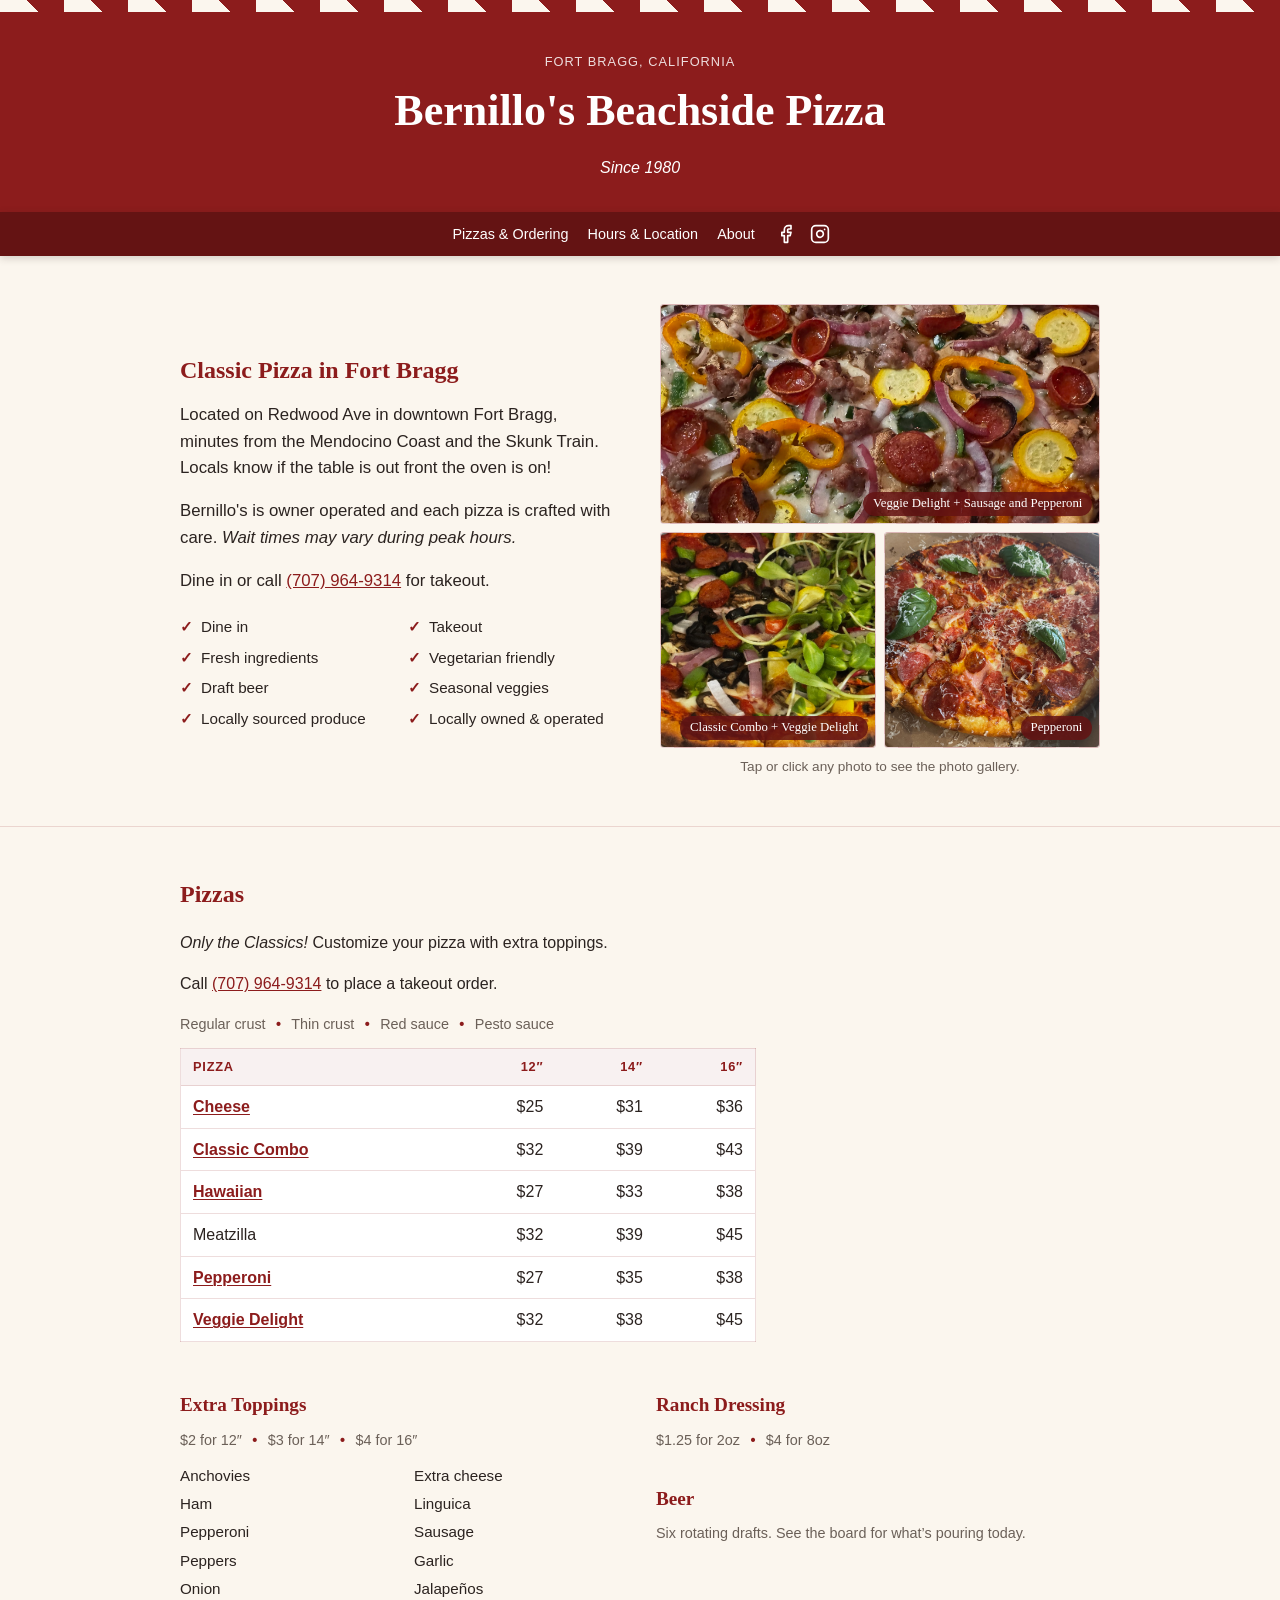
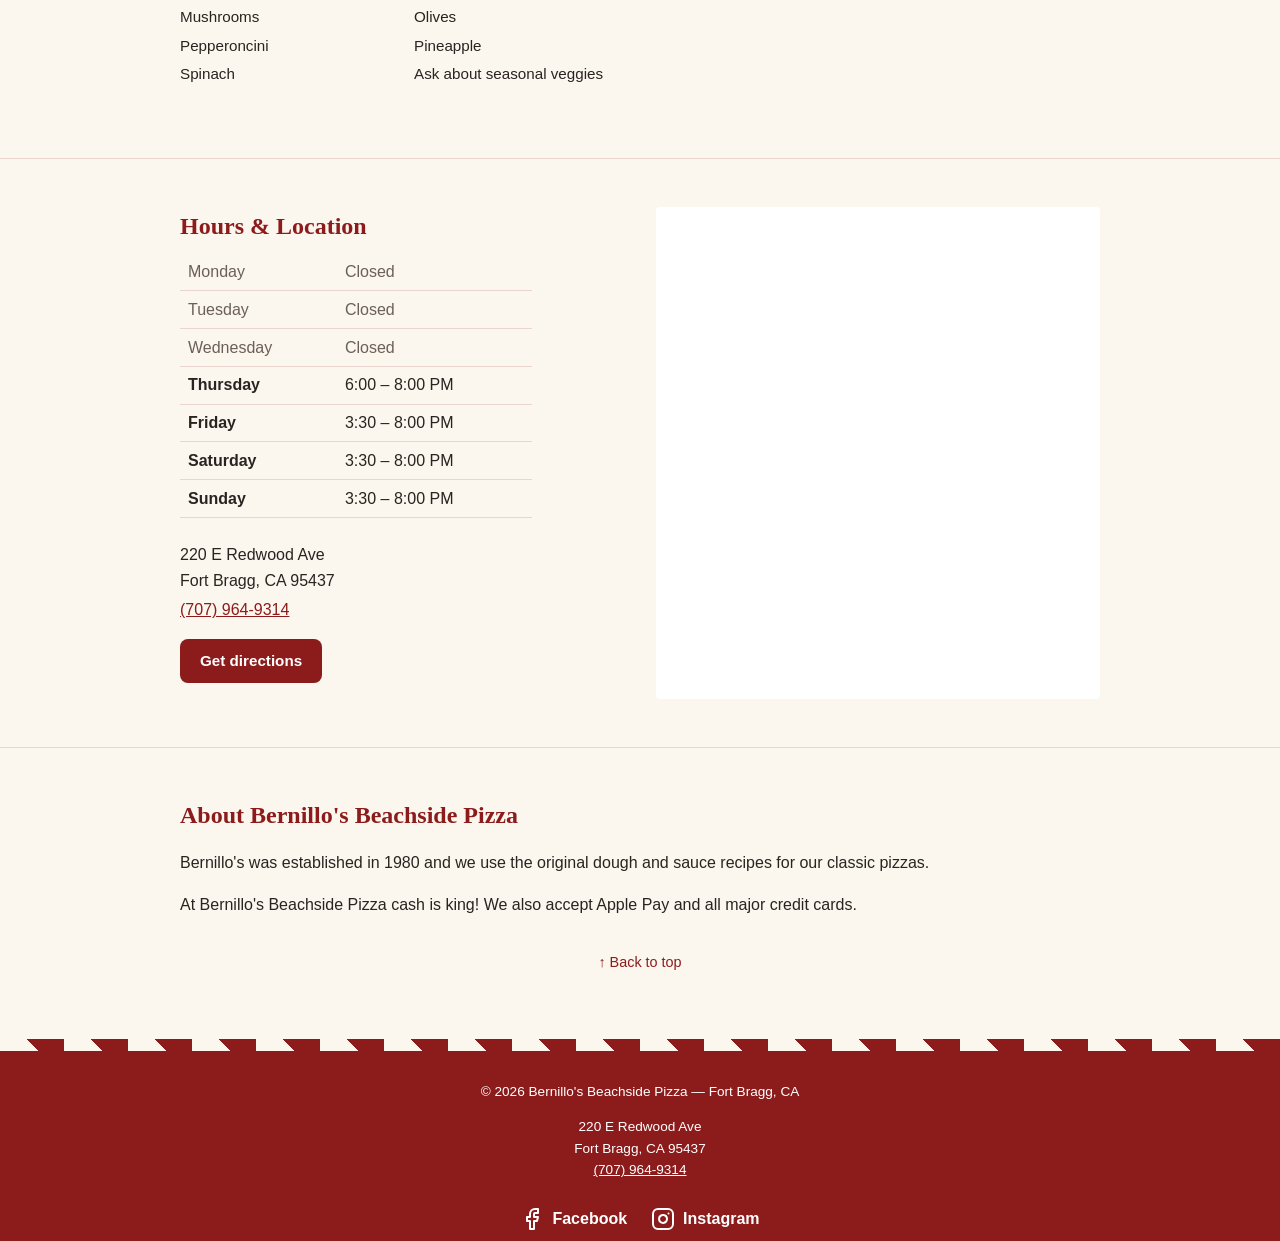
==== commit 5fdff927: "Insta handle update and history addition" ====
--- a/index.html
+++ b/index.html
@@ -115,7 +115,7 @@
         </li>
         <li>
           <a
-            href="https://www.instagram.com/bernillosoceansidepizza/"
+            href="https://www.instagram.com/bernillosbeachsidepizza/"
             aria-label="Bernillo's Beachside Pizza on Instagram"
           >
             <svg viewBox="0 0 24 24" aria-hidden="true" focusable="false">
@@ -136,7 +136,8 @@
               <h2 id="hero-heading">Classic Pizza in Fort Bragg</h2>
               <p class="hero-intro">
                 Located on Redwood Ave in downtown Fort Bragg, minutes from the
-                Mendocino Coast and the Skunk Train.
+                Mendocino Coast and the Skunk Train. Locals know if the table is
+                out front the oven is on!
               </p>
               <p class="hero-intro">
                 Bernillo's is owner operated and each pizza is crafted with
@@ -1172,7 +1173,14 @@
       <section id="about" class="section">
         <div class="wrap">
           <h2>About Bernillo's Beachside Pizza</h2>
-          <p class="placeholder">History coming soon.</p>
+          <p>
+            Bernillo's was established in 1980 and we use the original dough and
+            sauce recipes for our classic pizzas.
+          </p>
+          <p>
+            At Bernillo's Beachside Pizza cash is king! We also accept Apple Pay
+            and all major credit cards.
+          </p>
         </div>
         <p class="back-to-top"><a href="#top">&uarr; Back to top</a></p>
       </section>
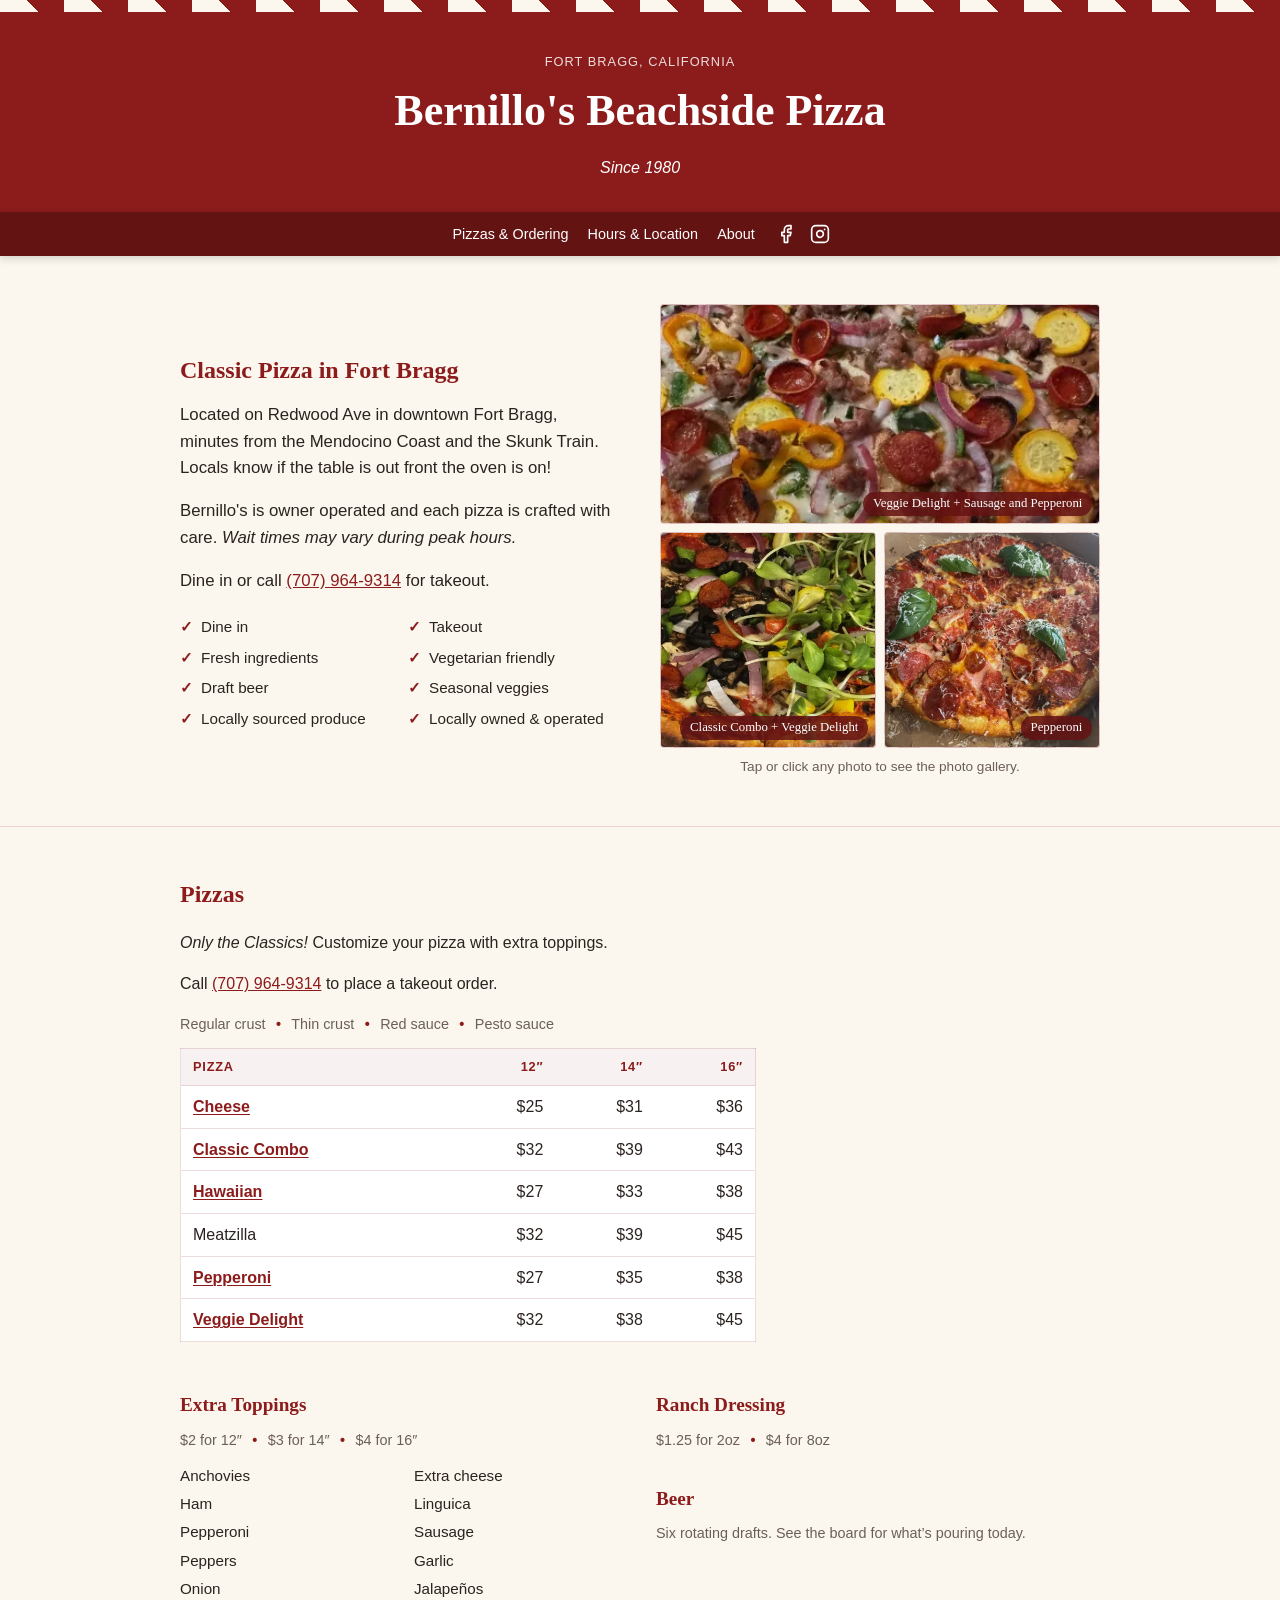
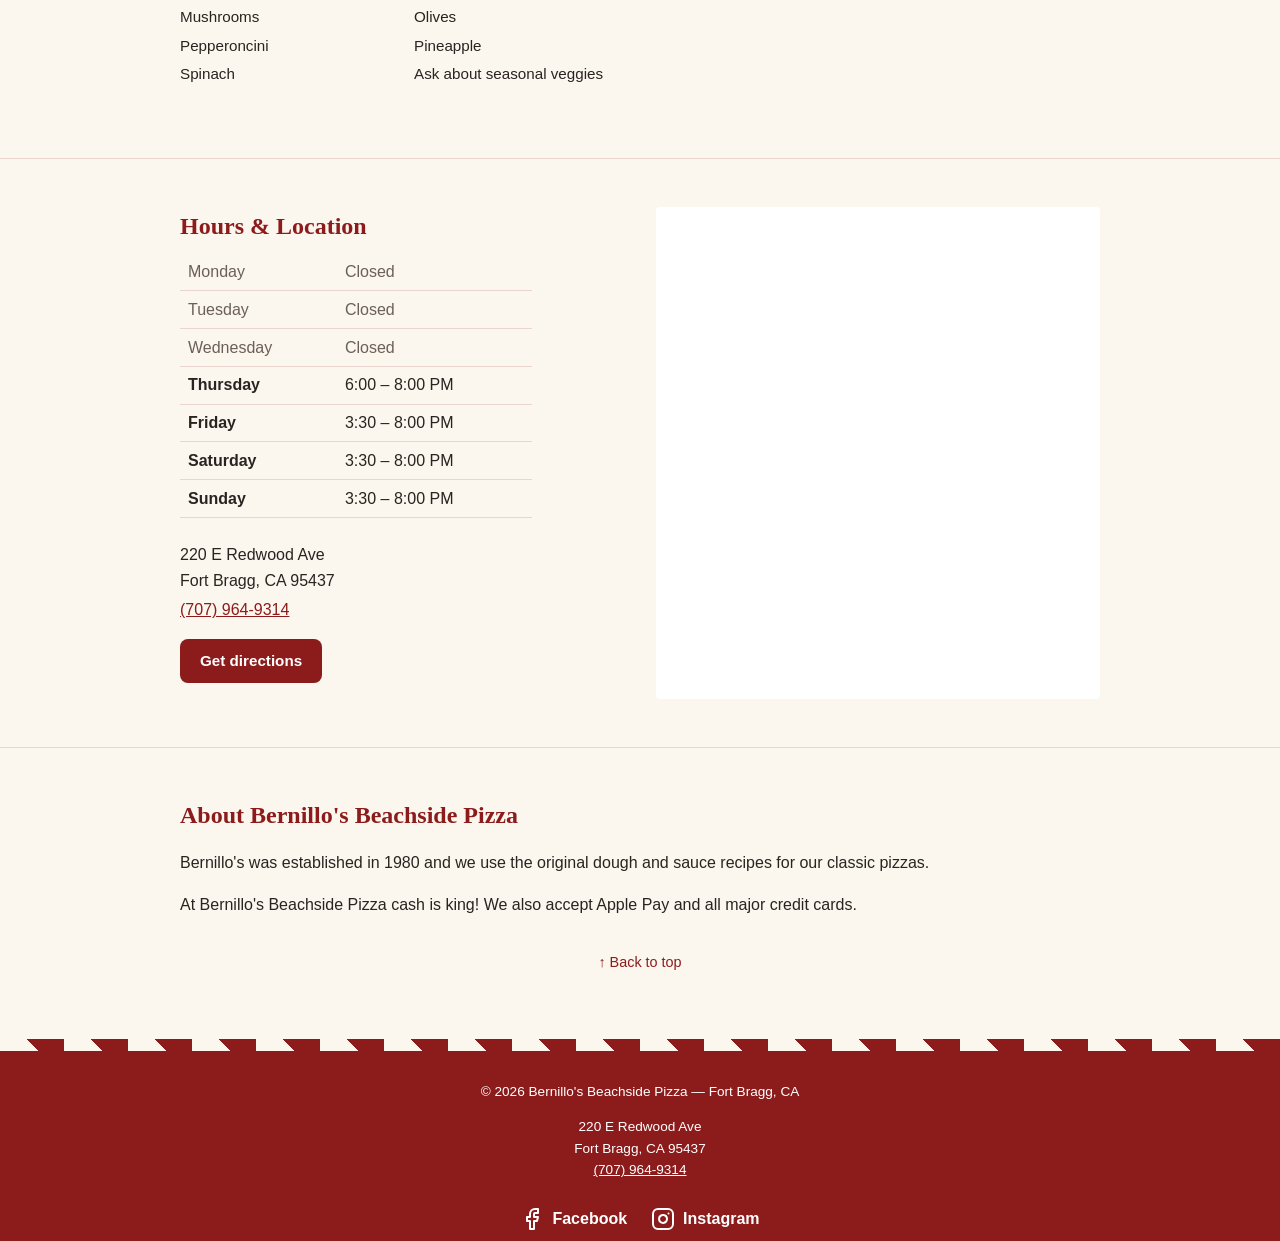
==== commit 74615bd6: "Adds multiple photo resolution and audits for unused code" ====
--- a/index.html
+++ b/index.html
@@ -11,16 +11,27 @@
     <meta name="theme-color" content="#8c1c1c" />
 
     <!-- Open Graph -->
-    <meta
-      property="og:title"
-      content="Bernillo's Beachside Pizza | Fort Bragg, CA"
-    />
+    <meta property="og:title" content="Bernillo's Beachside Pizza" />
     <meta
       property="og:description"
       content="Pizza parlor in downtown Fort Bragg, CA. Serving just the classics."
     />
     <meta property="og:type" content="website" />
     <meta property="og:locale" content="en_US" />
+    <meta property="og:site_name" content="Bernillo's Beachside Pizza" />
+    <meta property="og:url" content="https://bernillosbeachsidepizza.com/" />
+    <meta
+      property="og:image"
+      content="https://bernillosbeachsidepizza.com/images/og-image.jpg"
+    />
+    <meta property="og:image:width" content="1200" />
+    <meta property="og:image:height" content="630" />
+    <meta
+      property="og:image:alt"
+      content="A whole pizza topped with pepperoni, sausage, peppers, onion, and squash"
+    />
+    <meta name="twitter:card" content="summary_large_image" />
+    <link rel="canonical" href="https://bernillosbeachsidepizza.com/" />
 
     <link rel="stylesheet" href="styles.css" />
     <!-- Pizza emoji favicon: inline SVG for modern browsers, PNG fallbacks for the rest -->
@@ -41,7 +52,19 @@
         "@context": "https://schema.org",
         "@type": "Restaurant",
         "name": "Bernillo's Beachside Pizza",
+        "url": "https://bernillosbeachsidepizza.com/",
+        "image": "https://bernillosbeachsidepizza.com/images/og-image.jpg",
         "servesCuisine": "Pizza",
+        "priceRange": "$30-50",
+        "sameAs": [
+          "https://www.facebook.com/BernillosOceansidePizza",
+          "https://www.instagram.com/bernillosbeachsidepizza/"
+        ],
+        "geo": {
+          "@type": "GeoCoordinates",
+          "latitude": 39.4440919,
+          "longitude": -123.8041182
+        },
         "address": {
           "@type": "PostalAddress",
           "streetAddress": "220 E Redwood Ave",
@@ -145,7 +168,8 @@
               </p>
               <p class="hero-intro">
                 Dine in or call
-                <a href="tel:+17079649314">(707) 964-9314</a> for takeout.
+                <a href="tel:+17079649314">(707)&nbsp;964&#8209;9314</a> for
+                takeout.
               </p>
               <ul class="hero-perks">
                 <li>Dine in</li>
@@ -167,13 +191,31 @@
                     href="#photo-1"
                     aria-label="View larger photo of Veggie Delight + Sausage and Pepperoni"
                   >
-                    <img
-                      class="photo"
-                      src="images/veggie-add-meat.jpg"
-                      width="1600"
-                      height="1504"
-                      alt="A whole pizza topped with pepperoni, sausage, peppers, onion, and squash"
-                    />
+                    <picture>
+                      <source
+                        type="image/webp"
+                        srcset="
+                          images/veggie-add-meat-400.webp  400w,
+                          images/veggie-add-meat-800.webp  800w,
+                          images/veggie-add-meat.webp     1600w
+                        "
+                        sizes="(min-width: 60rem) 27.5rem, (min-width: 40rem) calc(50vw - 2.5rem), calc(33vw - 1.2rem)"
+                      />
+                      <img
+                        class="photo"
+                        src="images/veggie-add-meat-800.jpg"
+                        srcset="
+                          images/veggie-add-meat-400.jpg  400w,
+                          images/veggie-add-meat-800.jpg  800w,
+                          images/veggie-add-meat.jpg     1600w
+                        "
+                        sizes="(min-width: 60rem) 27.5rem, (min-width: 40rem) calc(50vw - 2.5rem), calc(33vw - 1.2rem)"
+                        width="1600"
+                        height="1504"
+                        alt="A whole pizza topped with pepperoni, sausage, peppers, onion, and squash"
+                        fetchpriority="high"
+                      />
+                    </picture>
                   </a>
                   <figcaption class="photo-badge">
                     <span>Veggie Delight + Sausage and Pepperoni</span>
@@ -185,13 +227,30 @@
                     href="#photo-2"
                     aria-label="View larger photo of Classic Combo + Veggie Delight"
                   >
-                    <img
-                      class="photo"
-                      src="images/combo-veggie.jpg"
-                      width="1105"
-                      height="1200"
-                      alt="Close-up of a pizza with olives, peppers, onion, and fresh greens"
-                    />
+                    <picture>
+                      <source
+                        type="image/webp"
+                        srcset="
+                          images/combo-veggie-400.webp  400w,
+                          images/combo-veggie-800.webp  800w,
+                          images/combo-veggie.webp     1600w
+                        "
+                        sizes="(min-width: 60rem) 13.5rem, (min-width: 40rem) calc(25vw - 1.5rem), calc(33vw - 1.2rem)"
+                      />
+                      <img
+                        class="photo"
+                        src="images/combo-veggie-800.jpg"
+                        srcset="
+                          images/combo-veggie-400.jpg  400w,
+                          images/combo-veggie-800.jpg  800w,
+                          images/combo-veggie.jpg     1600w
+                        "
+                        sizes="(min-width: 60rem) 13.5rem, (min-width: 40rem) calc(25vw - 1.5rem), calc(33vw - 1.2rem)"
+                        width="1105"
+                        height="1200"
+                        alt="Close-up of a pizza with olives, peppers, onion, and fresh greens"
+                      />
+                    </picture>
                   </a>
                   <figcaption class="photo-badge">
                     <span>Classic Combo + Veggie Delight</span>
@@ -203,13 +262,30 @@
                     href="#photo-3"
                     aria-label="View larger photo of Pepperoni"
                   >
-                    <img
-                      class="photo"
-                      src="images/pepperoni-2.jpg"
-                      width="1549"
-                      height="1600"
-                      alt="A whole pepperoni pizza with fresh basil leaves and a heavy dusting of parmesan"
-                    />
+                    <picture>
+                      <source
+                        type="image/webp"
+                        srcset="
+                          images/pepperoni-2-400.webp  400w,
+                          images/pepperoni-2-800.webp  800w,
+                          images/pepperoni-2.webp     1600w
+                        "
+                        sizes="(min-width: 60rem) 13.5rem, (min-width: 40rem) calc(25vw - 1.5rem), calc(33vw - 1.2rem)"
+                      />
+                      <img
+                        class="photo"
+                        src="images/pepperoni-2-800.jpg"
+                        srcset="
+                          images/pepperoni-2-400.jpg  400w,
+                          images/pepperoni-2-800.jpg  800w,
+                          images/pepperoni-2.jpg     1600w
+                        "
+                        sizes="(min-width: 60rem) 13.5rem, (min-width: 40rem) calc(25vw - 1.5rem), calc(33vw - 1.2rem)"
+                        width="1549"
+                        height="1600"
+                        alt="A whole pepperoni pizza with fresh basil leaves and a heavy dusting of parmesan"
+                      />
+                    </picture>
                   </a>
                   <figcaption class="photo-badge">
                     <span>Pepperoni</span>
@@ -225,7 +301,12 @@
           <!-- CSS-only lightbox: one overlay, shown via :has(:target) when a photo link
               is followed. Slides snap-scroll horizontally, so swiping moves between
               photos; the arrows are fragment links for mouse and keyboard users. -->
-          <div class="lightbox" role="dialog" aria-label="Enlarged photos">
+          <div
+            class="lightbox"
+            role="dialog"
+            aria-modal="true"
+            aria-label="Enlarged photos"
+          >
             <div class="lightbox-strip">
               <figure
                 class="lightbox-slide"
@@ -244,20 +325,20 @@
                   alt="A whole pizza topped with pepperoni, sausage, peppers, onion, and squash"
                   loading="lazy"
                 />
+                <a
+                  class="lightbox-arrow lightbox-next"
+                  href="#photo-2"
+                  aria-label="Next photo: Classic Combo + Veggie Delight"
+                  ><svg
+                    viewBox="0 0 24 24"
+                    aria-hidden="true"
+                    focusable="false"
+                  >
+                    <path d="M9 5l7 7-7 7" /></svg
+                ></a>
                 <figcaption id="photo-1-caption">
                   Veggie Delight + Sausage and Pepperoni
                 </figcaption>
-                <a
-                  class="lightbox-arrow lightbox-next"
-                  href="#photo-2"
-                  aria-label="Next photo: Classic Combo + Veggie Delight"
-                  ><svg
-                    viewBox="0 0 24 24"
-                    aria-hidden="true"
-                    focusable="false"
-                  >
-                    <path d="M9 5l7 7-7 7" /></svg
-                ></a>
               </figure>
               <figure
                 class="lightbox-slide"
@@ -276,31 +357,31 @@
                   alt="Close-up of a pizza with olives, peppers, onion, and fresh greens"
                   loading="lazy"
                 />
+                <a
+                  class="lightbox-arrow lightbox-prev"
+                  href="#photo-1"
+                  aria-label="Previous photo: Veggie Delight + Sausage and Pepperoni"
+                  ><svg
+                    viewBox="0 0 24 24"
+                    aria-hidden="true"
+                    focusable="false"
+                  >
+                    <path d="M15 5l-7 7 7 7" /></svg
+                ></a>
+                <a
+                  class="lightbox-arrow lightbox-next"
+                  href="#photo-3"
+                  aria-label="Next photo: Pepperoni"
+                  ><svg
+                    viewBox="0 0 24 24"
+                    aria-hidden="true"
+                    focusable="false"
+                  >
+                    <path d="M9 5l7 7-7 7" /></svg
+                ></a>
                 <figcaption id="photo-2-caption">
                   Classic Combo + Veggie Delight
                 </figcaption>
-                <a
-                  class="lightbox-arrow lightbox-prev"
-                  href="#photo-1"
-                  aria-label="Previous photo: Veggie Delight + Sausage and Pepperoni"
-                  ><svg
-                    viewBox="0 0 24 24"
-                    aria-hidden="true"
-                    focusable="false"
-                  >
-                    <path d="M15 5l-7 7 7 7" /></svg
-                ></a>
-                <a
-                  class="lightbox-arrow lightbox-next"
-                  href="#photo-3"
-                  aria-label="Next photo: Pepperoni"
-                  ><svg
-                    viewBox="0 0 24 24"
-                    aria-hidden="true"
-                    focusable="false"
-                  >
-                    <path d="M9 5l7 7-7 7" /></svg
-                ></a>
               </figure>
               <figure
                 class="lightbox-slide"
@@ -319,7 +400,6 @@
                   alt="A whole pepperoni pizza with fresh basil leaves and a heavy dusting of parmesan"
                   loading="lazy"
                 />
-                <figcaption id="photo-3-caption">Pepperoni</figcaption>
                 <a
                   class="lightbox-arrow lightbox-prev"
                   href="#photo-2"
@@ -342,6 +422,7 @@
                   >
                     <path d="M9 5l7 7-7 7" /></svg
                 ></a>
+                <figcaption id="photo-3-caption">Pepperoni</figcaption>
               </figure>
               <!-- Lightbox-only photos: not shown in the hero grid, reachable by
                   swiping or using the arrows once the lightbox is open -->
@@ -362,7 +443,6 @@
                   alt="A cheese pizza topped with fresh basil leaves and grated parmesan"
                   loading="lazy"
                 />
-                <figcaption id="photo-4-caption">Cheese</figcaption>
                 <a
                   class="lightbox-arrow lightbox-prev"
                   href="#photo-3"
@@ -385,6 +465,7 @@
                   >
                     <path d="M9 5l7 7-7 7" /></svg
                 ></a>
+                <figcaption id="photo-4-caption">Cheese</figcaption>
               </figure>
               <figure
                 class="lightbox-slide"
@@ -403,7 +484,6 @@
                   alt="A sliced cheese pizza topped with parsley, basil, and grated parmesan"
                   loading="lazy"
                 />
-                <figcaption id="photo-5-caption">Cheese</figcaption>
                 <a
                   class="lightbox-arrow lightbox-prev"
                   href="#photo-4"
@@ -426,6 +506,7 @@
                   >
                     <path d="M9 5l7 7-7 7" /></svg
                 ></a>
+                <figcaption id="photo-5-caption">Cheese</figcaption>
               </figure>
               <figure
                 class="lightbox-slide"
@@ -444,7 +525,6 @@
                   alt="Close-up of a pepperoni pizza with fresh basil leaves and grated parmesan"
                   loading="lazy"
                 />
-                <figcaption id="photo-6-caption">Pepperoni</figcaption>
                 <a
                   class="lightbox-arrow lightbox-prev"
                   href="#photo-5"
@@ -467,6 +547,7 @@
                   >
                     <path d="M9 5l7 7-7 7" /></svg
                 ></a>
+                <figcaption id="photo-6-caption">Pepperoni</figcaption>
               </figure>
               <figure
                 class="lightbox-slide"
@@ -485,7 +566,6 @@
                   alt="A Hawaiian pizza topped with ham, pineapple, and fresh basil"
                   loading="lazy"
                 />
-                <figcaption id="photo-7-caption">Hawaiian</figcaption>
                 <a
                   class="lightbox-arrow lightbox-prev"
                   href="#photo-6"
@@ -508,6 +588,7 @@
                   >
                     <path d="M9 5l7 7-7 7" /></svg
                 ></a>
+                <figcaption id="photo-7-caption">Hawaiian</figcaption>
               </figure>
               <figure
                 class="lightbox-slide"
@@ -526,7 +607,6 @@
                   alt="A half-and-half pizza, ham and pineapple on one side and tomato and basil on the other, dusted with parmesan"
                   loading="lazy"
                 />
-                <figcaption id="photo-8-caption">Hawaiian + Tomato</figcaption>
                 <a
                   class="lightbox-arrow lightbox-prev"
                   href="#photo-7"
@@ -549,6 +629,7 @@
                   >
                     <path d="M9 5l7 7-7 7" /></svg
                 ></a>
+                <figcaption id="photo-8-caption">Hawaiian + Tomato</figcaption>
               </figure>
               <figure
                 class="lightbox-slide"
@@ -567,7 +648,6 @@
                   alt="A pizza piled with peppers, tomatoes, squash, spinach, and fresh greens"
                   loading="lazy"
                 />
-                <figcaption id="photo-9-caption">Veggie Delight</figcaption>
                 <a
                   class="lightbox-arrow lightbox-prev"
                   href="#photo-8"
@@ -590,6 +670,7 @@
                   >
                     <path d="M9 5l7 7-7 7" /></svg
                 ></a>
+                <figcaption id="photo-9-caption">Veggie Delight</figcaption>
               </figure>
               <figure
                 class="lightbox-slide"
@@ -608,7 +689,6 @@
                   alt="Close-up of a veggie pizza with tomatoes, squash, red onion, peppers, and fresh basil"
                   loading="lazy"
                 />
-                <figcaption id="photo-10-caption">Veggie Delight</figcaption>
                 <a
                   class="lightbox-arrow lightbox-prev"
                   href="#photo-9"
@@ -631,6 +711,7 @@
                   >
                     <path d="M9 5l7 7-7 7" /></svg
                 ></a>
+                <figcaption id="photo-10-caption">Veggie Delight</figcaption>
               </figure>
               <figure
                 class="lightbox-slide"
@@ -649,7 +730,6 @@
                   alt="Close-up of a pizza with prosciutto, sausage, olives, and pepperoncini"
                   loading="lazy"
                 />
-                <figcaption id="photo-11-caption">Seasonal Special</figcaption>
                 <a
                   class="lightbox-arrow lightbox-prev"
                   href="#photo-10"
@@ -661,6 +741,7 @@
                   >
                     <path d="M15 5l-7 7 7 7" /></svg
                 ></a>
+                <figcaption id="photo-11-caption">Seasonal Special</figcaption>
               </figure>
             </div>
             <a
@@ -682,8 +763,8 @@
             pizza with extra toppings.
           </p>
           <p>
-            Call <a href="tel:+17079649314">(707) 964-9314</a> to place a
-            takeout order.
+            Call <a href="tel:+17079649314">(707)&nbsp;964&#8209;9314</a> to
+            place a takeout order.
           </p>
 
           <p class="menu-note">
@@ -774,7 +855,12 @@
           <!-- Per-pizza lightboxes, opened from the pizza names in the table above.
               Same CSS-only mechanism as the hero gallery: each is shown while one of
               its slides is the URL fragment. -->
-          <div class="lightbox" role="dialog" aria-label="Cheese photos">
+          <div
+            class="lightbox"
+            role="dialog"
+            aria-modal="true"
+            aria-label="Cheese photos"
+          >
             <div class="lightbox-strip">
               <figure
                 class="lightbox-slide"
@@ -793,7 +879,6 @@
                   alt="A cheese pizza topped with fresh basil leaves and grated parmesan"
                   loading="lazy"
                 />
-                <figcaption id="cheese-1-caption">Cheese (1 of 2)</figcaption>
                 <a
                   class="lightbox-arrow lightbox-next"
                   href="#cheese-2"
@@ -805,6 +890,7 @@
                   >
                     <path d="M9 5l7 7-7 7" /></svg
                 ></a>
+                <figcaption id="cheese-1-caption">Cheese (1 of 2)</figcaption>
               </figure>
               <figure
                 class="lightbox-slide"
@@ -823,7 +909,6 @@
                   alt="A sliced cheese pizza topped with parsley, basil, and grated parmesan"
                   loading="lazy"
                 />
-                <figcaption id="cheese-2-caption">Cheese (2 of 2)</figcaption>
                 <a
                   class="lightbox-arrow lightbox-prev"
                   href="#cheese-1"
@@ -835,141 +920,7 @@
                   >
                     <path d="M15 5l-7 7 7 7" /></svg
                 ></a>
-              </figure>
-            </div>
-            <a
-              class="lightbox-close"
-              href="#!"
-              aria-label="Close enlarged photos"
-              ><svg viewBox="0 0 24 24" aria-hidden="true" focusable="false">
-                <path d="M6 6l12 12M18 6L6 18" /></svg
-            ></a>
-          </div>
-          <div class="lightbox" role="dialog" aria-label="Classic combo photos">
-            <div class="lightbox-strip">
-              <figure
-                class="lightbox-slide"
-                id="combo-1"
-                aria-labelledby="combo-1-caption"
-              >
-                <a
-                  class="lightbox-backdrop"
-                  href="#!"
-                  aria-label="Close enlarged photos"
-                ></a>
-                <img
-                  src="images/combo-1.jpg"
-                  width="1436"
-                  height="1600"
-                  alt="A Classic Combo pizza topped with pepperoni, sausage, mushrooms, olives, onion, peppers"
-                  loading="lazy"
-                />
-                <figcaption id="combo-1-caption">Classic Combo</figcaption>
-              </figure>
-            </div>
-            <a
-              class="lightbox-close"
-              href="#!"
-              aria-label="Close enlarged photos"
-              ><svg viewBox="0 0 24 24" aria-hidden="true" focusable="false">
-                <path d="M6 6l12 12M18 6L6 18" /></svg
-            ></a>
-          </div>
-          <div class="lightbox" role="dialog" aria-label="Hawaiian photos">
-            <div class="lightbox-strip">
-              <figure
-                class="lightbox-slide"
-                id="hawaiian-1"
-                aria-labelledby="hawaiian-1-caption"
-              >
-                <a
-                  class="lightbox-backdrop"
-                  href="#!"
-                  aria-label="Close enlarged photos"
-                ></a>
-                <img
-                  src="images/hawaiian.jpg"
-                  width="1436"
-                  height="1600"
-                  alt="A Hawaiian pizza topped with ham, pineapple, and fresh basil"
-                  loading="lazy"
-                />
-                <figcaption id="hawaiian-1-caption">Hawaiian</figcaption>
-              </figure>
-            </div>
-            <a
-              class="lightbox-close"
-              href="#!"
-              aria-label="Close enlarged photos"
-              ><svg viewBox="0 0 24 24" aria-hidden="true" focusable="false">
-                <path d="M6 6l12 12M18 6L6 18" /></svg
-            ></a>
-          </div>
-          <div class="lightbox" role="dialog" aria-label="Pepperoni photos">
-            <div class="lightbox-strip">
-              <figure
-                class="lightbox-slide"
-                id="pepperoni-1"
-                aria-labelledby="pepperoni-1-caption"
-              >
-                <a
-                  class="lightbox-backdrop"
-                  href="#!"
-                  aria-label="Close enlarged photos"
-                ></a>
-                <img
-                  src="images/pepperoni-1.jpg"
-                  width="1421"
-                  height="1600"
-                  alt="Close-up of a pepperoni pizza with fresh basil leaves and grated parmesan"
-                  loading="lazy"
-                />
-                <figcaption id="pepperoni-1-caption">
-                  Pepperoni (1 of 2)
-                </figcaption>
-                <a
-                  class="lightbox-arrow lightbox-next"
-                  href="#pepperoni-2"
-                  aria-label="Next photo"
-                  ><svg
-                    viewBox="0 0 24 24"
-                    aria-hidden="true"
-                    focusable="false"
-                  >
-                    <path d="M9 5l7 7-7 7" /></svg
-                ></a>
-              </figure>
-              <figure
-                class="lightbox-slide"
-                id="pepperoni-2"
-                aria-labelledby="pepperoni-2-caption"
-              >
-                <a
-                  class="lightbox-backdrop"
-                  href="#!"
-                  aria-label="Close enlarged photos"
-                ></a>
-                <img
-                  src="images/pepperoni-2.jpg"
-                  width="1549"
-                  height="1600"
-                  alt="A whole pepperoni pizza with fresh basil leaves and a heavy dusting of parmesan"
-                  loading="lazy"
-                />
-                <figcaption id="pepperoni-2-caption">
-                  Pepperoni (2 of 2)
-                </figcaption>
-                <a
-                  class="lightbox-arrow lightbox-prev"
-                  href="#pepperoni-1"
-                  aria-label="Previous photo"
-                  ><svg
-                    viewBox="0 0 24 24"
-                    aria-hidden="true"
-                    focusable="false"
-                  >
-                    <path d="M15 5l-7 7 7 7" /></svg
-                ></a>
+                <figcaption id="cheese-2-caption">Cheese (2 of 2)</figcaption>
               </figure>
             </div>
             <a
@@ -983,6 +934,157 @@
           <div
             class="lightbox"
             role="dialog"
+            aria-modal="true"
+            aria-label="Classic combo photos"
+          >
+            <div class="lightbox-strip">
+              <figure
+                class="lightbox-slide"
+                id="combo-1"
+                aria-labelledby="combo-1-caption"
+              >
+                <a
+                  class="lightbox-backdrop"
+                  href="#!"
+                  aria-label="Close enlarged photos"
+                ></a>
+                <img
+                  src="images/combo-1.jpg"
+                  width="1200"
+                  height="1600"
+                  alt="A Classic Combo pizza topped with pepperoni, sausage, mushrooms, olives, onion, peppers"
+                  loading="lazy"
+                />
+                <figcaption id="combo-1-caption">Classic Combo</figcaption>
+              </figure>
+            </div>
+            <a
+              class="lightbox-close"
+              href="#!"
+              aria-label="Close enlarged photos"
+              ><svg viewBox="0 0 24 24" aria-hidden="true" focusable="false">
+                <path d="M6 6l12 12M18 6L6 18" /></svg
+            ></a>
+          </div>
+          <div
+            class="lightbox"
+            role="dialog"
+            aria-modal="true"
+            aria-label="Hawaiian photos"
+          >
+            <div class="lightbox-strip">
+              <figure
+                class="lightbox-slide"
+                id="hawaiian-1"
+                aria-labelledby="hawaiian-1-caption"
+              >
+                <a
+                  class="lightbox-backdrop"
+                  href="#!"
+                  aria-label="Close enlarged photos"
+                ></a>
+                <img
+                  src="images/hawaiian.jpg"
+                  width="1436"
+                  height="1600"
+                  alt="A Hawaiian pizza topped with ham, pineapple, and fresh basil"
+                  loading="lazy"
+                />
+                <figcaption id="hawaiian-1-caption">Hawaiian</figcaption>
+              </figure>
+            </div>
+            <a
+              class="lightbox-close"
+              href="#!"
+              aria-label="Close enlarged photos"
+              ><svg viewBox="0 0 24 24" aria-hidden="true" focusable="false">
+                <path d="M6 6l12 12M18 6L6 18" /></svg
+            ></a>
+          </div>
+          <div
+            class="lightbox"
+            role="dialog"
+            aria-modal="true"
+            aria-label="Pepperoni photos"
+          >
+            <div class="lightbox-strip">
+              <figure
+                class="lightbox-slide"
+                id="pepperoni-1"
+                aria-labelledby="pepperoni-1-caption"
+              >
+                <a
+                  class="lightbox-backdrop"
+                  href="#!"
+                  aria-label="Close enlarged photos"
+                ></a>
+                <img
+                  src="images/pepperoni-1.jpg"
+                  width="1421"
+                  height="1600"
+                  alt="Close-up of a pepperoni pizza with fresh basil leaves and grated parmesan"
+                  loading="lazy"
+                />
+                <a
+                  class="lightbox-arrow lightbox-next"
+                  href="#pepperoni-2"
+                  aria-label="Next photo"
+                  ><svg
+                    viewBox="0 0 24 24"
+                    aria-hidden="true"
+                    focusable="false"
+                  >
+                    <path d="M9 5l7 7-7 7" /></svg
+                ></a>
+                <figcaption id="pepperoni-1-caption">
+                  Pepperoni (1 of 2)
+                </figcaption>
+              </figure>
+              <figure
+                class="lightbox-slide"
+                id="pepperoni-2"
+                aria-labelledby="pepperoni-2-caption"
+              >
+                <a
+                  class="lightbox-backdrop"
+                  href="#!"
+                  aria-label="Close enlarged photos"
+                ></a>
+                <img
+                  src="images/pepperoni-2.jpg"
+                  width="1549"
+                  height="1600"
+                  alt="A whole pepperoni pizza with fresh basil leaves and a heavy dusting of parmesan"
+                  loading="lazy"
+                />
+                <a
+                  class="lightbox-arrow lightbox-prev"
+                  href="#pepperoni-1"
+                  aria-label="Previous photo"
+                  ><svg
+                    viewBox="0 0 24 24"
+                    aria-hidden="true"
+                    focusable="false"
+                  >
+                    <path d="M15 5l-7 7 7 7" /></svg
+                ></a>
+                <figcaption id="pepperoni-2-caption">
+                  Pepperoni (2 of 2)
+                </figcaption>
+              </figure>
+            </div>
+            <a
+              class="lightbox-close"
+              href="#!"
+              aria-label="Close enlarged photos"
+              ><svg viewBox="0 0 24 24" aria-hidden="true" focusable="false">
+                <path d="M6 6l12 12M18 6L6 18" /></svg
+            ></a>
+          </div>
+          <div
+            class="lightbox"
+            role="dialog"
+            aria-modal="true"
             aria-label="Veggie Delight photos"
           >
             <div class="lightbox-strip">
@@ -1003,20 +1105,20 @@
                   alt="A pizza piled with peppers, tomatoes, squash, spinach, and fresh greens"
                   loading="lazy"
                 />
+                <a
+                  class="lightbox-arrow lightbox-next"
+                  href="#veggie-delight-2"
+                  aria-label="Next photo"
+                  ><svg
+                    viewBox="0 0 24 24"
+                    aria-hidden="true"
+                    focusable="false"
+                  >
+                    <path d="M9 5l7 7-7 7" /></svg
+                ></a>
                 <figcaption id="veggie-delight-1-caption">
                   Veggie Delight (1 of 2)
                 </figcaption>
-                <a
-                  class="lightbox-arrow lightbox-next"
-                  href="#veggie-delight-2"
-                  aria-label="Next photo"
-                  ><svg
-                    viewBox="0 0 24 24"
-                    aria-hidden="true"
-                    focusable="false"
-                  >
-                    <path d="M9 5l7 7-7 7" /></svg
-                ></a>
               </figure>
               <figure
                 class="lightbox-slide"
@@ -1035,20 +1137,20 @@
                   alt="Close-up of a veggie pizza with tomatoes, squash, red onion, peppers, and fresh basil"
                   loading="lazy"
                 />
+                <a
+                  class="lightbox-arrow lightbox-prev"
+                  href="#veggie-delight-1"
+                  aria-label="Previous photo"
+                  ><svg
+                    viewBox="0 0 24 24"
+                    aria-hidden="true"
+                    focusable="false"
+                  >
+                    <path d="M15 5l-7 7 7 7" /></svg
+                ></a>
                 <figcaption id="veggie-delight-2-caption">
                   Veggie Delight (2 of 2)
                 </figcaption>
-                <a
-                  class="lightbox-arrow lightbox-prev"
-                  href="#veggie-delight-1"
-                  aria-label="Previous photo"
-                  ><svg
-                    viewBox="0 0 24 24"
-                    aria-hidden="true"
-                    focusable="false"
-                  >
-                    <path d="M15 5l-7 7 7 7" /></svg
-                ></a>
               </figure>
             </div>
             <a
@@ -1108,7 +1210,7 @@
       <section id="hours-location" class="section">
         <div class="wrap two-col">
           <div>
-            <h2>Hours & Location</h2>
+            <h2>Hours &amp; Location</h2>
             <table class="hours-table">
               <tbody>
                 <tr class="is-closed">
@@ -1147,11 +1249,11 @@
                 220 E Redwood Ave<br />
                 Fort Bragg, CA 95437
               </address>
-              <a href="tel:+17079649314">(707) 964-9314</a>
+              <a href="tel:+17079649314">(707)&nbsp;964&#8209;9314</a>
               <p>
                 <a
                   class="button"
-                  href="https://www.google.com/maps/place/Bernillo's+Pizza/@39.444096,-123.8066985,17z/data=!4m14!1m7!3m6!1s0x8080351c4e072e29:0xeccb110cae959ae7!2sBernillo's+Pizza!8m2!3d39.4440919!4d-123.8041182!16s%2Fg%2F11kqc1y_v5!3m5!1s0x8080351c4e072e29:0xeccb110cae959ae7!8m2!3d39.4440919!4d-123.8041182!16s%2Fg%2F11kqc1y_v5?entry=ttu&g_ep=EgoyMDI2MDkyMy4wIKXMDSoASAFQAw%3D%3D"
+                  href="https://www.google.com/maps/place/Bernillo's+Pizza/@39.444096,-123.8066985,17z/data=!4m14!1m7!3m6!1s0x8080351c4e072e29:0xeccb110cae959ae7!2sBernillo's+Pizza!8m2!3d39.4440919!4d-123.8041182!16s%2Fg%2F11kqc1y_v5!3m5!1s0x8080351c4e072e29:0xeccb110cae959ae7!8m2!3d39.4440919!4d-123.8041182!16s%2Fg%2F11kqc1y_v5?entry=ttu&amp;g_ep=EgoyMDI2MDkyMy4wIKXMDSoASAFQAw%3D%3D"
                   >Get directions</a
                 >
               </p>
@@ -1194,7 +1296,7 @@
           220 E Redwood Ave<br />
           Fort Bragg, CA 95437
         </address>
-        <a href="tel:+17079649314">(707) 964-9314</a>
+        <a href="tel:+17079649314">(707)&nbsp;964&#8209;9314</a>
       </div>
       <!-- TODO: replace with Bernillo's actual Facebook and Instagram page URLs -->
       <ul class="social-links">
@@ -1213,7 +1315,7 @@
         </li>
         <li>
           <a
-            href="https://www.instagram.com/bernillosoceansidepizza/"
+            href="https://www.instagram.com/bernillosbeachsidepizza/"
             aria-label="Bernillo's Beachside Pizza on Instagram"
           >
             <svg viewBox="0 0 24 24" aria-hidden="true" focusable="false">
@@ -1226,5 +1328,91 @@
         </li>
       </ul>
     </footer>
+    <script>
+      // Keyboard support for the CSS-only lightboxes. Opening and closing is
+      // still done by the URL fragment; this only manages focus and keys:
+      // focus moves to the open slide, Tab stays inside the lightbox, Escape
+      // closes, the arrow keys step between photos, and focus returns to the
+      // link that opened the lightbox when it closes.
+      (function () {
+        var opener = null;
+        var openBox = null;
+
+        // The backdrop is an invisible hit area for mouse and touch; keyboard
+        // users close with the × button or Escape instead.
+        document.querySelectorAll(".lightbox-backdrop").forEach(function (a) {
+          a.tabIndex = -1;
+        });
+        document.querySelectorAll(".lightbox-slide").forEach(function (slide) {
+          slide.tabIndex = -1;
+        });
+
+        // Remember which in-page link was activated, so focus can go back to
+        // it. Safari does not focus links on click, so activeElement alone is
+        // not enough.
+        document.addEventListener("click", function (event) {
+          var link = event.target.closest('a[href^="#"]');
+          if (link && !link.closest(".lightbox")) opener = link;
+        });
+
+        function currentSlide() {
+          return document.querySelector(".lightbox-slide:target");
+        }
+
+        function sync() {
+          var slide = currentSlide();
+          if (slide) {
+            openBox = slide.closest(".lightbox");
+            slide.focus();
+          } else if (openBox) {
+            openBox = null;
+            if (opener) opener.focus();
+            opener = null;
+          }
+        }
+
+        document.addEventListener("keydown", function (event) {
+          var slide = currentSlide();
+          if (!slide) return;
+          var box = slide.closest(".lightbox");
+
+          if (event.key === "Escape") {
+            event.preventDefault();
+            window.location.hash = "!";
+            return;
+          }
+
+          if (event.key === "ArrowLeft" || event.key === "ArrowRight") {
+            var arrow = slide.querySelector(
+              event.key === "ArrowLeft" ? ".lightbox-prev" : ".lightbox-next",
+            );
+            if (arrow) {
+              event.preventDefault();
+              arrow.click();
+            }
+            return;
+          }
+
+          if (event.key === "Tab") {
+            var stops = Array.prototype.slice.call(
+              slide.querySelectorAll(".lightbox-arrow"),
+            );
+            stops.push(box.querySelector(".lightbox-close"));
+            var index = stops.indexOf(document.activeElement);
+            var next;
+            if (event.shiftKey) {
+              next = index <= 0 ? stops.length - 1 : index - 1;
+            } else {
+              next = index === -1 || index === stops.length - 1 ? 0 : index + 1;
+            }
+            event.preventDefault();
+            stops[next].focus();
+          }
+        });
+
+        window.addEventListener("hashchange", sync);
+        sync();
+      })();
+    </script>
   </body>
 </html>
--- a/styles.css
+++ b/styles.css
@@ -109,10 +109,6 @@
 
 section[id] {
   scroll-margin-top: var(--nav-offset);
-}
-
-.muted {
-  color: var(--muted);
 }
 
 .wrap {
@@ -228,24 +224,6 @@
   opacity: 0.8;
 }
 
-.nav-call {
-  flex-shrink: 0;
-  display: inline-flex;
-  align-items: center;
-  min-height: 2.25rem;
-  padding: 0 1rem;
-  border-radius: 999px;
-  background: var(--white);
-  color: var(--red-dark);
-  font-weight: 600;
-  font-size: 0.9rem;
-  text-decoration: none;
-}
-
-.nav-call:hover {
-  background: var(--cream);
-}
-
 .hero {
   padding: var(--section-pad) 0;
 }
@@ -294,26 +272,6 @@
   flex-shrink: 0;
   color: var(--red);
   font-weight: 700;
-}
-
-.hero-image {
-  display: block;
-  width: 100%;
-  max-width: 40rem;
-  height: auto;
-  aspect-ratio: 1 / 1;
-  object-fit: cover;
-  margin: 0 auto;
-  background-image: repeating-linear-gradient(
-    45deg,
-    var(--line) 0,
-    var(--line) 1rem,
-    transparent 1rem,
-    transparent 2rem
-  );
-  background-color: var(--white);
-  border: 1px solid rgba(140, 28, 28, 0.2);
-  border-radius: 0.25rem;
 }
 
 /* Solid red call-to-action, e.g. the Get directions link */
@@ -357,10 +315,6 @@
   margin-top: 0;
 }
 
-.placeholder {
-  color: var(--muted);
-}
-
 .hours-table {
   border-collapse: collapse;
   width: 100%;
@@ -457,23 +411,6 @@
 
 .menu-table th[scope="col"]:not(:first-child) {
   text-align: right;
-}
-
-/* Beer table: tap number is narrow, beer name fills the middle */
-.beer-table th[scope="row"] {
-  width: 3rem;
-  text-align: center;
-}
-
-.beer-table th[scope="col"]:first-child {
-  text-align: center;
-}
-
-.beer-table td:nth-child(2),
-.beer-table th[scope="col"]:nth-child(2) {
-  text-align: left;
-  white-space: normal;
-  width: 100%;
 }
 
 /* Extra toppings as a plain two-column list */
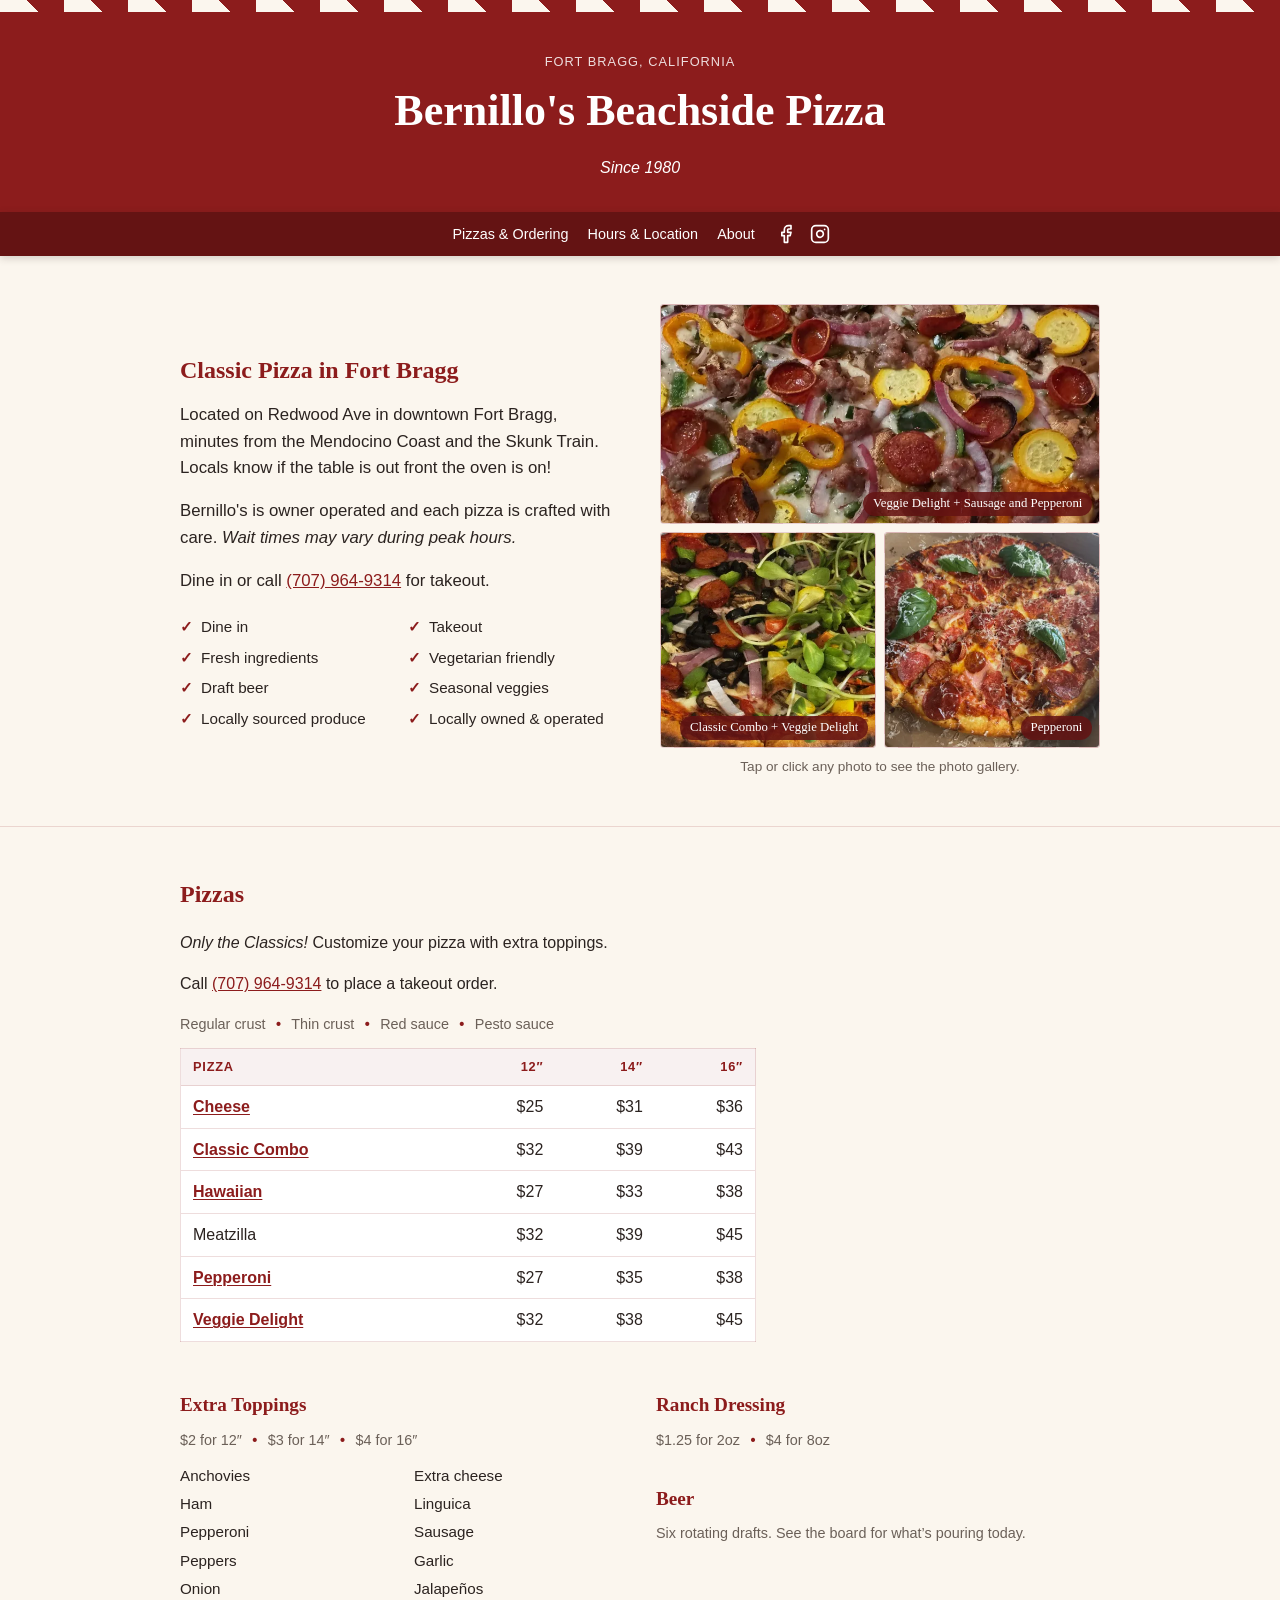
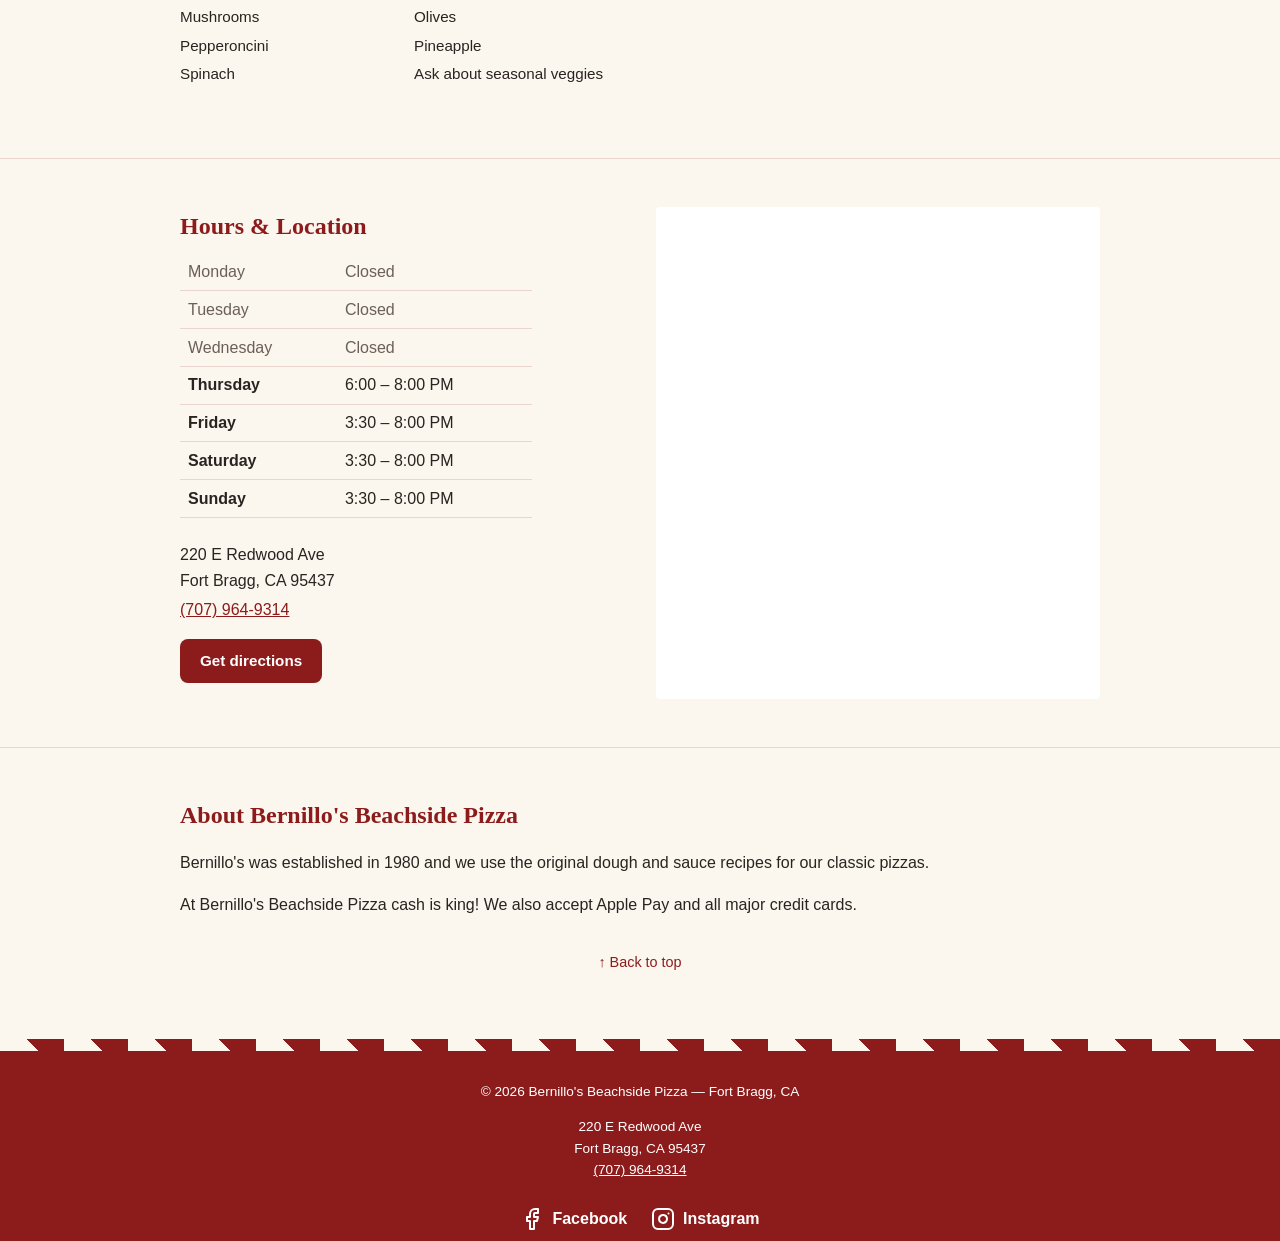
==== commit b8903180: "Adds gallery control fallback for unsupported browsers" ====
--- a/index.html
+++ b/index.html
@@ -122,7 +122,8 @@
         <li><a href="#hours-location">Hours &amp; Location</a></li>
         <li><a href="#about">About</a></li>
       </ul>
-      <!-- TODO: replace with Bernillo's actual Facebook and Instagram page URLs -->
+      <!-- TODO: update the Facebook URL once the page is renamed to match the new
+           naming convention (currently BernillosOceansidePizza) -->
       <ul class="nav-social">
         <li>
           <a
@@ -1298,7 +1299,8 @@
         </address>
         <a href="tel:+17079649314">(707)&nbsp;964&#8209;9314</a>
       </div>
-      <!-- TODO: replace with Bernillo's actual Facebook and Instagram page URLs -->
+      <!-- TODO: update the Facebook URL once the page is renamed to match the new
+           naming convention (currently BernillosOceansidePizza) -->
       <ul class="social-links">
         <li>
           <a
--- a/styles.css
+++ b/styles.css
@@ -690,6 +690,34 @@
   right: 0.5rem;
 }
 
+/* Fallback for browsers without :has() (Firefox before 121, Safari before
+   15.4, Chrome before 105). They can't show the parent lightbox, so the
+   targeted slide becomes the overlay by itself. Arrows and the backdrop
+   still work as fragment links; the swipe strip and the corner close
+   button are not available in this mode. */
+@supports not selector(:has(*)) {
+  .lightbox,
+  .lightbox-strip {
+    display: contents;
+  }
+
+  .lightbox-slide {
+    display: none;
+  }
+
+  .lightbox-slide:target {
+    display: flex;
+    position: fixed;
+    inset: 0;
+    z-index: 50;
+    background: rgba(43, 35, 32, 0.88);
+  }
+
+  .lightbox-close {
+    display: none;
+  }
+}
+
 /* Social links: inline SVG icon plus label, no external assets */
 .social-links {
   list-style: none;
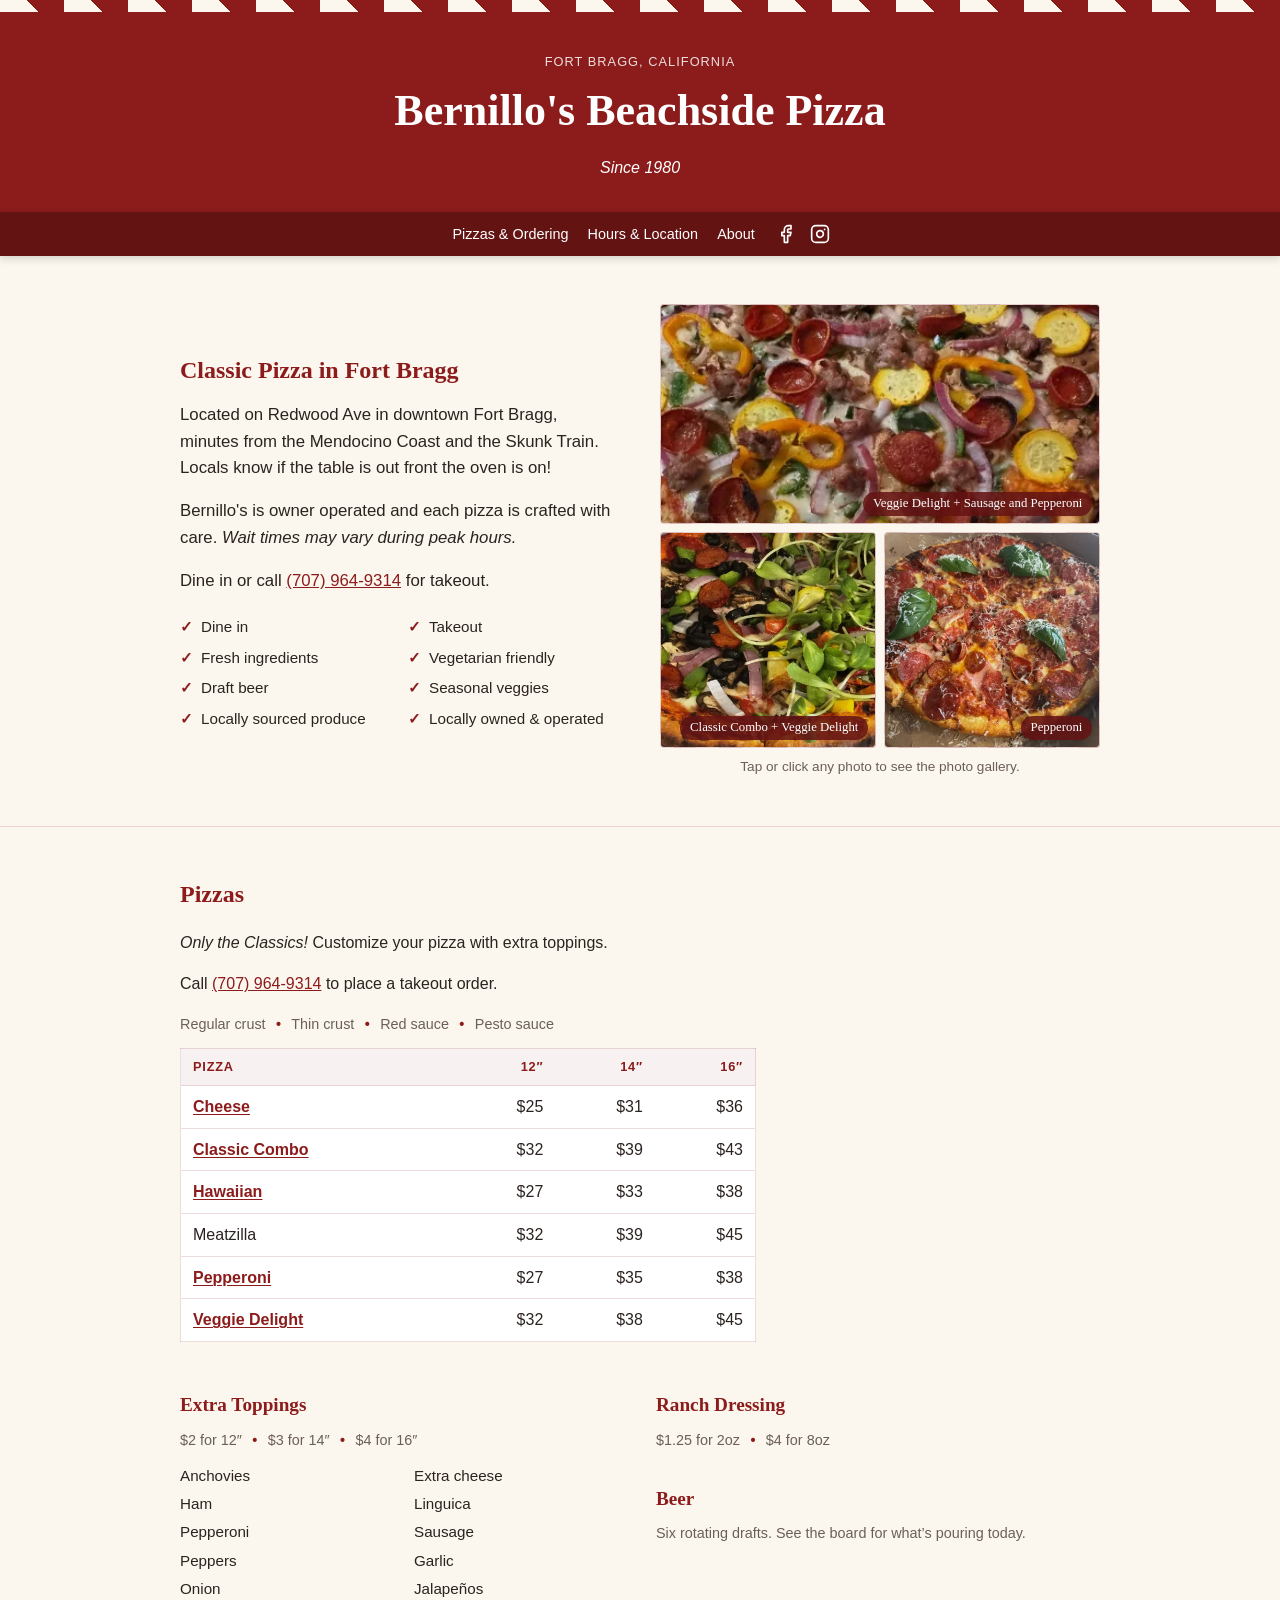
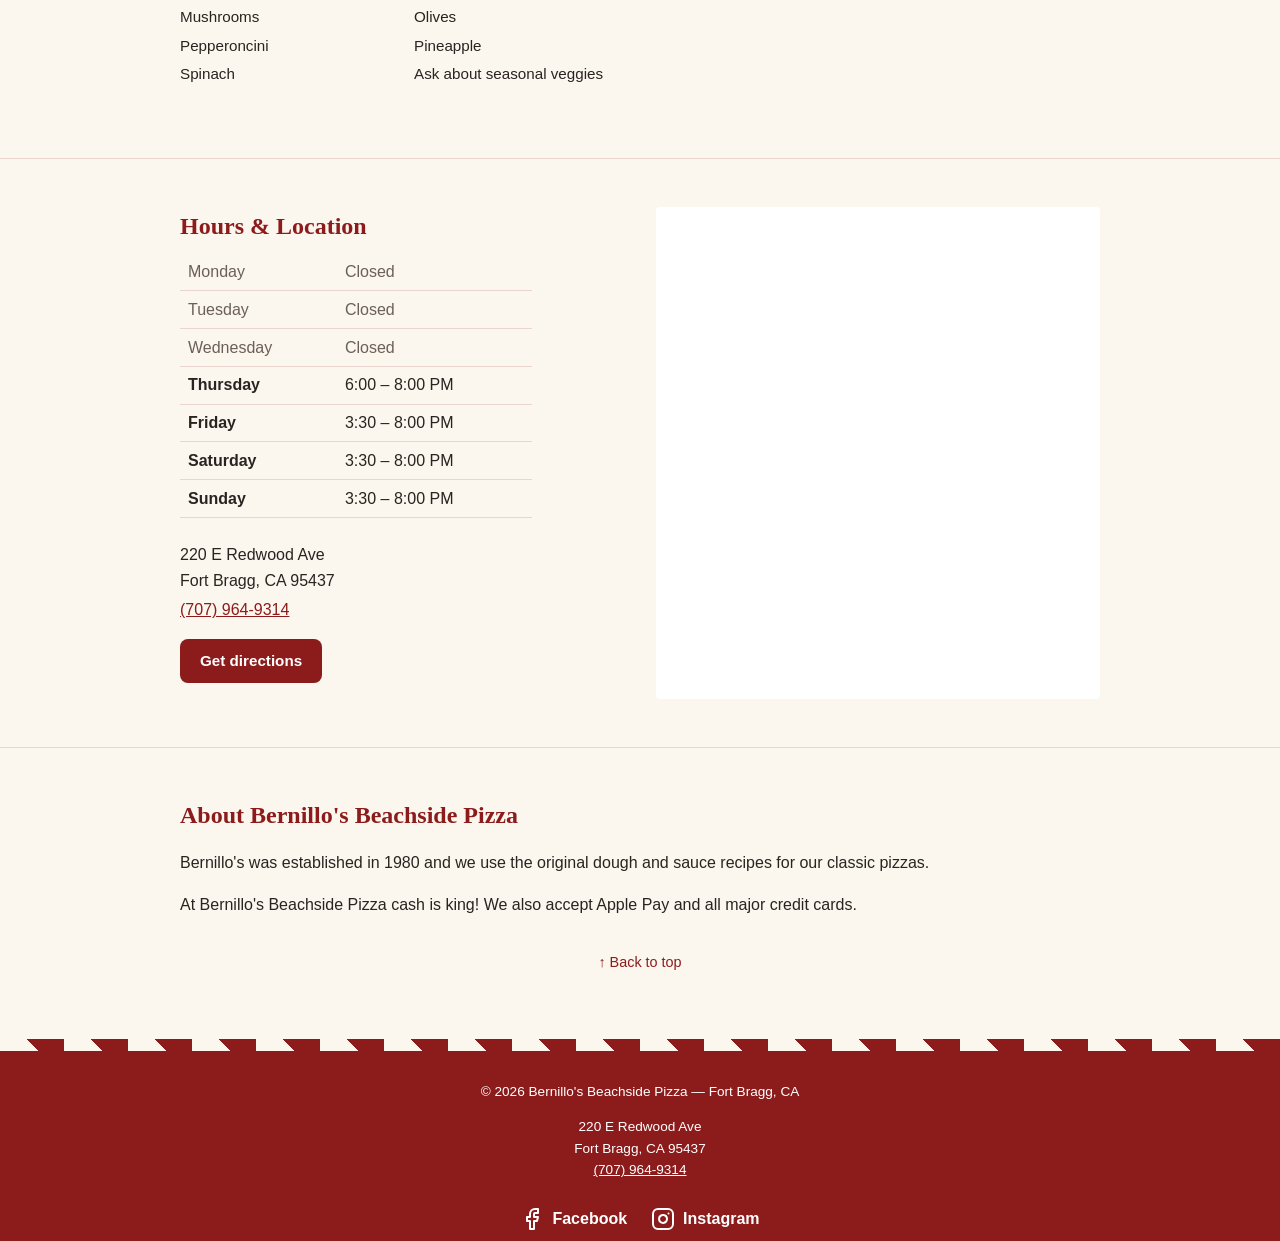
==== commit 11fa5e61: "Add Google Search index metadata" ====
--- a/index.html
+++ b/index.html
@@ -9,6 +9,10 @@
       content="Bernillo's Beachside Pizza is a classic pizza parlor in downtown Fort Bragg, CA, serving just the classics."
     />
     <meta name="theme-color" content="#8c1c1c" />
+    <meta
+      name="google-site-verification"
+      content="IWrSsJt8vo3y7JK7r3uJRB822tUD-5wkfXXG4CgSBIU"
+    />
 
     <!-- Open Graph -->
     <meta property="og:title" content="Bernillo's Beachside Pizza" />
